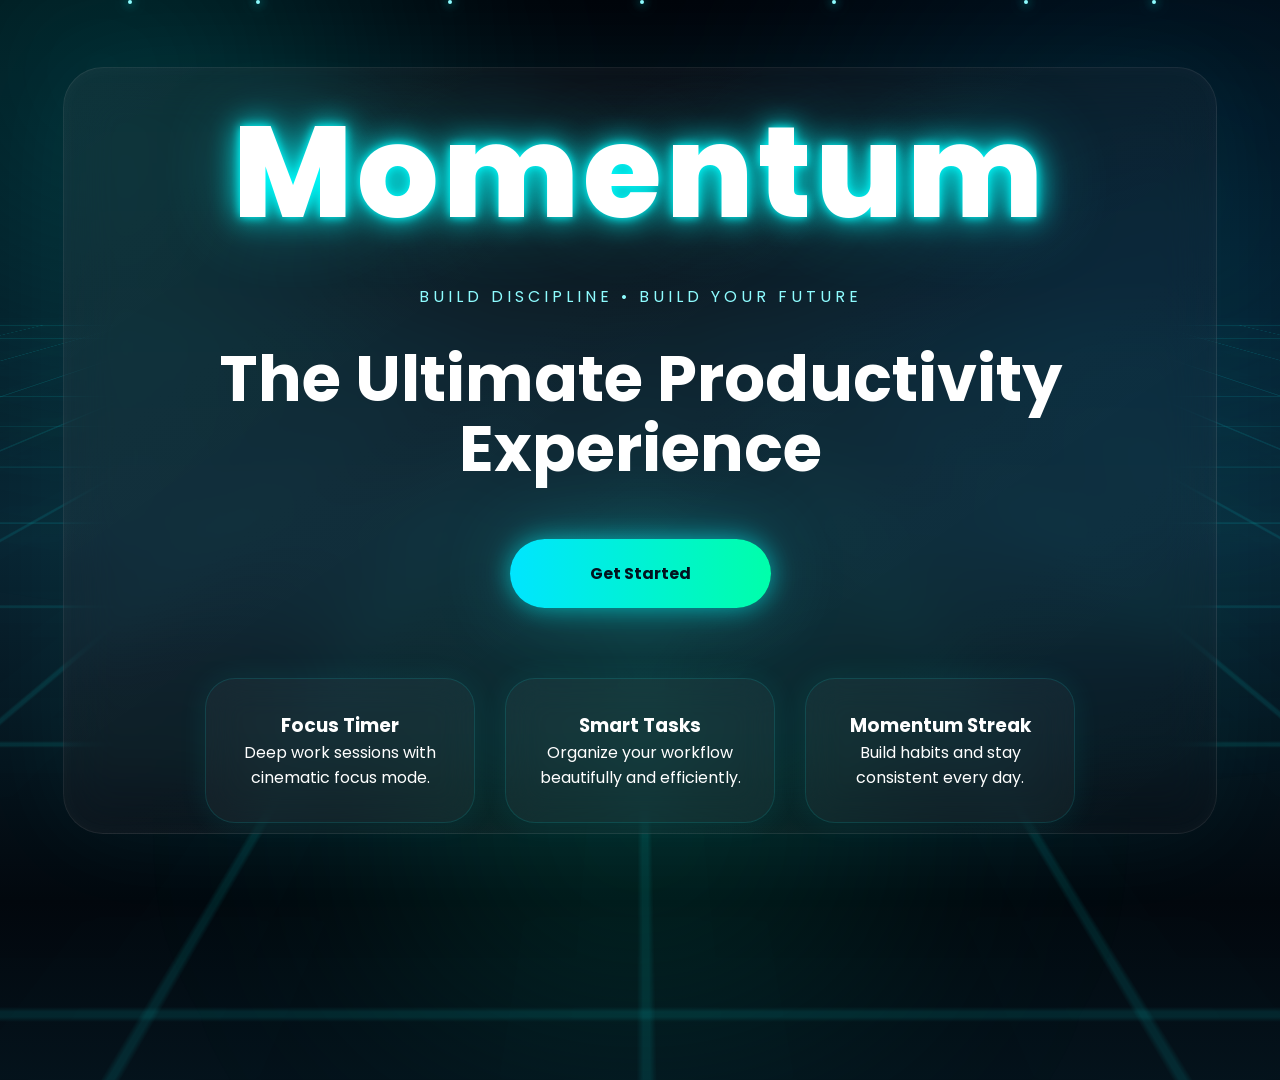
==== index.html @ 40db5a04 "update" ====
<!DOCTYPE html>
<html lang="pt-BR">

<head>

  <meta charset="UTF-8">

  <meta name="viewport"
        content="width=device-width, initial-scale=1.0">

  <title>Momentum</title>

  <!-- GOOGLE FONT -->

  <link rel="preconnect"
        href="https://fonts.googleapis.com">

  <link rel="preconnect"
        href="https://fonts.gstatic.com"
        crossorigin>

  <link href="https://fonts.googleapis.com/css2?family=Poppins:wght@300;400;500;600;700;800&display=swap"
        rel="stylesheet">

  <!-- CSS -->

  <link rel="stylesheet" href="style.css">

</head>
<body>



<body>


  <div class="fireflies">

    <span></span>
    <span></span>
    <span></span>
    <span></span>
    <span></span>
    <span></span>
    <span></span>
    <span></span>
    <span></span>
    <span></span>
    <span></span>
    <span></span>
  </div>


  <!-- FLOATING ORBS -->

  <div class="orb orb1"></div>

  <div class="orb orb2"></div>

  <div class="orb orb3"></div>


  <!-- PARTICLES -->

  <div class="particles">

    <span style="left:10%; animation-duration:12s;"></span>

    <span style="left:20%; animation-duration:18s;"></span>

    <span style="left:35%; animation-duration:14s;"></span>

    <span style="left:50%; animation-duration:20s;"></span>

    <span style="left:65%; animation-duration:16s;"></span>

    <span style="left:80%; animation-duration:22s;"></span>

    <span style="left:90%; animation-duration:15s;"></span>

  </div>


  <!-- HERO PAGE -->
  <div class="hero" id="hero">
    
  <div class="grid-overlay"></div>

    <h1 class="logo">
      Momentum
    </h1>

    <p class="caption">
      BUILD DISCIPLINE • BUILD YOUR FUTURE
    </p>

    <h2 class="main-text">
      The Ultimate Productivity Experience
    </h2>

    <!-- BUTTON -->

    <button class="start-btn"
            id="getStarted">

      Get Started

    </button>


    <!-- FEATURES -->

    <div class="features">

      <div class="feature-card">

        <h3>Focus Timer</h3>

        <p>
          Deep work sessions with cinematic focus mode.
        </p>

      </div>


      <div class="feature-card">

        <h3>Smart Tasks</h3>

        <p>
          Organize your workflow beautifully and efficiently.
        </p>

      </div>


      <div class="feature-card">

        <h3>Momentum Streak</h3>

        <p>
          Build habits and stay consistent every day.
        </p>

      </div>

    </div>

  </div>



  <!-- DASHBOARD -->

  <div class="dashboard"
       id="dashboard">



    <h1>
      Welcome 🚀
    </h1>



    <div class="dashboard-boxes">



      <!-- TO DO LIST -->

      <div class="feature-card"
            id="todoCard">

        <h2>To-Do List</h2>

        <p>
          Plan your day and complete tasks efficiently.
        </p>

      </div>



      <!-- POMODORO -->

<div class="feature-card" id="pomodoro-card">
    <h2>🍅 Pomodoro Timer</h2>
    <p>Stay focused using deep work sessions.</p>
</div>




</div>


      <!-- STREAK -->

      <div class="feature-card">

        <h2>Daily Streak</h2>

        <p>
          Keep your productivity streak alive 
        </p>

      </div>


      <!-- NOTES -->

      <div class="feature-card">

        <h2>Quick Notes</h2>

        <p>
          Save important ideas instantly.
        </p>

      </div>



      <!-- GOALS -->

      <div class="feature-card">

        <h2>Goals</h2>

        <p>
          Track your long-term growth journey.
        </p>

      </div>



      <!-- ANALYTICS -->

      <div class="feature-card" id="analyticsCard"></div>

        <h2>Analytics</h2>

        <p>
          Visualize your productivity progress beautifully.
        </p>

      </div>

    </div>

  </div>

<!---TODO PAGE-->

<div class="todo-page"
      id="todoPage">
    <div class="motivation-box">
      <h1 class="motivation-title">
        LOCK IN
      </h1>

      <p class="motivation-text"
      style="color:#b8f3ff; text-shadow:0 0 15px #59e1ff; opacity:1;">
        Small steps every day create unstoppable momentum.
      </p>

    </div>

<!--TO DO CONTENT-->
<div class="todo-content">

    <h2 style="
      color:#b8f3ff;
      text-shadow:0 0 18px #59e1ff;
      font-size:2.4rem;
      letter-spacing:1px;
      ">
      Your Task
    </h2>


    <input type="text" id="taskInput"
    placeholder="Enter a task...">

    <button id="addTaskBtn">Add Task</button>

    <ul id="taskList"></ul>

  </div>

</div>



<!-- POMODORO PAGE -->

<div class="pomodoro-page" id="pomodoroPage">

    <div class="pomodoro-container">

        <h1>🍅 Pomodoro Timer</h1>

        <div id="timer">25:00</div>

        <div class="mode-buttons">

            <button id="workBtn">Work</button>

            <button id="shortBtn">Short Break</button>

            <button id="longBtn">Long Break</button>

        </div>

        <div class="control-buttons">

            <button id="startBtn">▶ Start</button>

            <button id="pauseBtn">⏸ Pause</button>

            <button id="resetBtn">🔄 Reset</button>

        </div>

    </div>

</div>




</div>




  <!-- FLASH EFFECT -->

 <div class="flash" id="flash"></div>

<script src="script.js"></script>

</body>
</html>



  <!-- JAVASCRIPT -->
<script>
  console.log("JS WORKING");

// ==========================
// HOME PAGE
// ==========================

const btn = document.getElementById("getStarted");
const hero = document.getElementById("hero");
const dashboard = document.getElementById("dashboard");
const flash = document.getElementById("flash");

const todoCard = document.getElementById("todoCard");
const todoPage = document.getElementById("todoPage");

const pomodoroCard = document.getElementById("pomodoro-card");
const pomodoroPage = document.getElementById("pomodoroPage");



pomodoroCard.addEventListener("click", () => {
    dashboard.style.display = "none";
    pomodoroPage.classList.add("show");
});




// Get Started
btn.addEventListener("click", () => {

    flash.classList.add("active");
    hero.classList.add("hide");

    setTimeout(() => {
        hero.style.display = "none";
        dashboard.classList.add("show");
    }, 1000);

});

// Todo Page
todoCard.addEventListener("click", () => {

    dashboard.style.display = "none";
    todoPage.classList.add("show");

});



// ==========================
// TODO LIST
// ==========================

const taskInput = document.getElementById("taskInput");
const addTaskBtn = document.getElementById("addTaskBtn");
const taskList = document.getElementById("taskList");

// Load Tasks
window.onload = function () {

    let tasks = JSON.parse(localStorage.getItem("tasks")) || [];

    tasks.forEach(task => {
        createTask(task);
    });

};

// Add Task
addTaskBtn.addEventListener("click", function () {

    const taskText = taskInput.value.trim();

    if (taskText === "") return;

    createTask(taskText);
    saveTask(taskText);

    taskInput.value = "";

});

// Create Task
function createTask(taskText) {

    const li = document.createElement("li");

    const taskSpan = document.createElement("span");
    taskSpan.textContent = taskText;

    li.appendChild(taskSpan);

    // Complete Button
    const completeBtn = document.createElement("button");
    completeBtn.textContent = "Complete";

    completeBtn.onclick = function () {

        taskSpan.classList.toggle("completed");

        completeBtn.classList.remove("complete-flash");
        void completeBtn.offsetWidth;
        completeBtn.classList.add("complete-flash");

    };

    // Delete Button
    const deleteBtn = document.createElement("button");
    deleteBtn.textContent = "Delete";

    deleteBtn.onclick = function () {

        li.remove();
        removeTask(taskText);

    };

    li.appendChild(completeBtn);
    li.appendChild(deleteBtn);

    taskList.appendChild(li);

}

// Save Task
function saveTask(task) {

    let tasks = JSON.parse(localStorage.getItem("tasks")) || [];

    tasks.push(task);

    localStorage.setItem("tasks", JSON.stringify(tasks));

}

// Remove Task
// Remove Task
function removeTask(taskText) {

    let tasks = JSON.parse(localStorage.getItem("tasks")) || [];

    tasks = tasks.filter(task => task !== taskText);

    localStorage.setItem("tasks", JSON.stringify(tasks));

}

// ==========================
// POMODORO TIMER
// ==========================

let minutes = 25;
let seconds = 0;
let timer = null;
let running = false;

const timerDisplay = document.getElementById("timer");

function updateTimer() {
    timerDisplay.textContent =
        String(minutes).padStart(2, "0") +
        ":" +
        String(seconds).padStart(2, "0");
}

updateTimer();

document.getElementById("startBtn").addEventListener("click", () => {

    if (running) return;

    running = true;

    timer = setInterval(() => {

        if (seconds === 0) {

            if (minutes === 0) {

                clearInterval(timer);
                running = false;
                alert("🎉 Session Complete!");
                return;

            }

            minutes--;
            seconds = 59;

        } else {

            seconds--;

        }

        updateTimer();

    }, 1000);

});

document.getElementById("pauseBtn").addEventListener("click", () => {

    clearInterval(timer);
    running = false;

});

document.getElementById("resetBtn").addEventListener("click", () => {

    clearInterval(timer);
    running = false;

    minutes = 25;
    seconds = 0;

    updateTimer();

});

document.getElementById("workBtn").addEventListener("click", () => {

    clearInterval(timer);
    running = false;

    minutes = 25;
    seconds = 0;

    updateTimer();

});

document.getElementById("shortBtn").addEventListener("click", () => {

    clearInterval(timer);
    running = false;

    minutes = 5;
    seconds = 0;

    updateTimer();

});

document.getElementById("longBtn").addEventListener("click", () => {

    clearInterval(timer);
    running = false;

    minutes = 15;
    seconds = 0;

    updateTimer();

});

</script>
---- style.css ----
*{
  margin:0;
  padding:0;
  box-sizing:border-box;
  font-family:'Poppins',sans-serif;
}



/* =========================================
   BODY
========================================= */

body{

  min-height:100vh;

  overflow:hidden;

  position:relative;

  background:
    linear-gradient(
      180deg,
      #02040a 0%,
      #061520 35%,
      #0a2230 60%,
      #02050b 100%
    );
}



/* =========================================
   CYBER GRID
========================================= */

.grid-overlay{

  position:fixed;

  top:0;
  left:0;

  width:100%;
  height:100%;

  background:

    linear-gradient(
      rgba(0,255,255,0.14) 2px,
      transparent 2px
    ),

    linear-gradient(
      90deg,
      rgba(0,255,255,0.14) 2px,
      transparent 2px
    );

  background-size:80px 80px;

  transform:

    perspective(1000px)

    rotateX(75deg)

    scale(2);

  transform-origin:center;

  animation:
    gridMove 8s linear infinite;

  opacity:0.7;

  z-index:-5;

  filter:

    drop-shadow(0 0 12px cyan)

    drop-shadow(0 0 35px #00ffee);
}



/* =========================================
   AURA GLOW
========================================= */

body::before{

  content:"";

  position:absolute;

  inset:-20%;

  background:

    radial-gradient(
      circle at 20% 20%,
      rgba(0,255,255,0.18),
      transparent 25%
    ),

    radial-gradient(
      circle at 80% 30%,
      rgba(0,170,255,0.14),
      transparent 30%
    ),

    radial-gradient(
      circle at 50% 80%,
      rgba(0,255,180,0.12),
      transparent 30%
    );

  filter:blur(90px);

  animation:
    auraMove 10s ease infinite alternate;

  z-index:-4;
}



/* =========================================
   FLOATING PARTICLES
========================================= */

.particles{

  position:fixed;

  inset:0;

  overflow:hidden;

  z-index:-3;
}



.particles span{

  position:absolute;

  width:4px;
  height:4px;

  border-radius:50%;

  background:#8efcff;

  box-shadow:

    0 0 10px cyan,

    0 0 25px cyan,

    0 0 60px #00ffee;

  animation:
    particlesFloat linear infinite;
}



/* =========================================
   FLOATING CIRCLES
========================================= */

.circle{

  position:absolute;

  border-radius:50%;

  background:
    rgba(0,255,255,0.12);

  box-shadow:

    0 0 25px rgba(0,255,255,0.5),

    0 0 60px rgba(0,255,255,0.25);

  animation:
    circleFloat linear infinite;
}



/* =========================================
   FLOATING SQUARES
========================================= */

.square{

  position:absolute;

  background:
    rgba(0,255,255,0.08);

  border:
    1px solid rgba(0,255,255,0.22);

  backdrop-filter:blur(10px);

  box-shadow:

    0 0 35px rgba(0,255,255,0.15);

  animation:
    squareFloat linear infinite;
}



/* =========================================
   HERO SECTION
========================================= */

.hero{

  min-height:100vh;

  display:flex;

  flex-direction:column;

  justify-content:center;
  align-items:center;

  text-align:center;

  position:relative;

  z-index:10;

  padding:40px;
}



/* =========================================
   GLASS PANEL
========================================= */

.hero::before{

  content:"";

  position:absolute;

  width:90%;
  height:85%;

  border-radius:40px;

  background:

    linear-gradient(
      145deg,
      rgba(255,255,255,0.05),
      rgba(255,255,255,0.02)
    );

  border:
    1px solid rgba(255,255,255,0.08);

  backdrop-filter:blur(25px);

  box-shadow:

    inset 0 0 20px rgba(255,255,255,0.03),

    0 0 100px rgba(0,255,255,0.06);

  z-index:-1;
}



/* =========================================
   MOMENTUM LOGO
========================================= */

.logo{

  font-size:8rem;

  font-weight:800;

  letter-spacing:4px;

  color:white;

  text-shadow:

    0 0 10px cyan,

    0 0 30px cyan,

    0 0 80px rgba(0,255,255,0.4);

  animation:
    logoFloat 5s ease-in-out infinite;
}



/* =========================================
   CAPTION
========================================= */

.caption{

  margin-top:15px;

  color:#8efcff;

  letter-spacing:4px;

  font-size:1rem;
}



/* =========================================
   MAIN TEXT
========================================= */

.main-text{

  margin-top:35px;

  color:white;

  font-size:4rem;

  max-width:900px;

  line-height:1.1;

  animation:
    textFloat 5s ease-in-out infinite;
}



/* =========================================
   BUTTON
========================================= */

.start-btn{

  margin-top:55px;

  padding:22px 80px;

  border:none;

  border-radius:80px;

  background:

    linear-gradient(
      90deg,
      #00e5ff,
      #00ffaa
    );

  color:#02131f;

  font-size:1rem;

  font-weight:700;

  cursor:pointer;

  transition:0.45s;

  position:relative;

  overflow:hidden;

  box-shadow:

    0 0 25px rgba(0,255,255,0.55),

    0 0 80px rgba(0,255,255,0.25);
}



/* BUTTON HOVER */

.start-btn:hover{

  transform:
    scale(1.08)
    translateY(-5px);

  box-shadow:

    0 0 45px rgba(0,255,255,0.9),

    0 0 120px rgba(0,255,255,0.45);
}



/* =========================================
   FEATURES
========================================= */

.features{

  display:flex;

  gap:30px;

  margin-top:70px;

  flex-wrap:wrap;

  justify-content:center;
}



/* =========================================
   FEATURE CARDS
========================================= */

.feature-card{

  width:270px;

  padding:32px;

  border-radius:30px;

  background:
    rgba(255,255,255,0.04);

  border:
    1px solid rgba(0,255,255,0.12);

  backdrop-filter:blur(18px);

  color:white;

  transition:0.5s;

  box-shadow:

    0 0 30px rgba(0,255,255,0.08);

  animation:
    cardFloat 5s ease-in-out infinite;
}



/* CARD HOVER */

.feature-card:hover{

  transform:

    translateY(-15px)

    scale(1.05);

  box-shadow:

    0 0 50px rgba(0,255,255,0.25),

    0 0 120px rgba(0,255,255,0.15);
}



/* =========================================
   DASHBOARD
========================================= */

.dashboard{

  display:none;

  min-height:100vh;

  padding:80px;

  color:white;

  z-index:20;
}



/* =========================================
   ANIMATIONS
========================================= */

@keyframes gridMove{

  from{

    background-position:
      0px 0px,
      0px 0px;

  }

  to{

    background-position:
      0px 140px,
      140px 0px;

  }
}



@keyframes auraMove{

  0%{

    transform:
      scale(1)
      translate(0px,0px);

  }

  100%{

    transform:
      scale(1.15)
      translate(50px,-30px);

  }
}



@keyframes particlesFloat{

  from{

    transform:
      translateY(110vh);

    opacity:0;

  }

  10%{
    opacity:1;
  }

  100%{

    transform:
      translateY(-120vh)
      translateX(120px);

    opacity:0;

  }
}



@keyframes circleFloat{

  from{

    transform:
      translateY(100vh)
      scale(0.7);

  }

  to{

    transform:
      translateY(-120vh)
      scale(1.3);

  }
}



@keyframes squareFloat{

  from{

    transform:
      translateY(100vh)
      rotate(0deg);

  }

  to{

    transform:
      translateY(-120vh)
      rotate(360deg);

  }
}



@keyframes logoFloat{

  0%{
    transform:translateY(0px);
  }

  50%{
    transform:translateY(-12px);
  }

  100%{
    transform:translateY(0px);
  }
}



@keyframes textFloat{

  0%{
    transform:translateY(0px);
  }

  50%{
    transform:translateY(-8px);
  }

  100%{
    transform:translateY(0px);
  }
}



@keyframes cardFloat{

  0%{
    transform:translateY(0px);
  }

  50%{
    transform:translateY(-10px);
  }

  100%{
    transform:translateY(0px);
  }
}



/* =========================================
   MOBILE
========================================= */

@media(max-width:768px){

  .logo{
    font-size:4.5rem;
  }

  .main-text{
    font-size:2.3rem;
  }

  .features{
    flex-direction:column;
    align-items:center;
  }

}

.dashboard.show{

  display:flex;
  flex-direction:column;
  justify-content:center;
  gap:40px;
  animation:
    dashboardEnter 1.2s ease forwards;
}

.dashboard-boxes{
  display:flex;
  flex-wrap:wrap;
  gap:30px;
  justify-content:center;
  margin-top:40px;
}

.hero.hide{
  animation:
    heroExit 1s ease forwards;
}

.flash{
  position:fixed;
  inset:0;
  background:white;
  opacity:0;
  pointer-events:none;
  z-index:9999;
}

.flash.active{
  animation:
    flashAnim 0.8s ease;
}

@keyframes heroExit{
  0%{
    opacity:1;
    transform:
      scale(1);

    filter:blur(0px);
  }

  100%{
    opacity:0;
    transform:
      scale(1.15);
    filter:blur(15px);
  }
}

@keyframes dashboardEnter{
  from{
    opacity:0;

    transform:
      translateY(80px)
      scale(1.05);

    filter:blur(15px);
  }

  to{
    opacity:1;

    transform:
      translateY(0px)
      scale(1);

    filter:blur(0px);
  }
}

@keyframes flashAnim{

  0%{
    opacity:0;
  }

  20%{
    opacity:0.18;
  }
  100%{
    opacity:0;
  }
}



.todo-page{
  
  position:fixed;

  inset:0;

  background:
  rgba(2, 4, 10, 0.82);

  display:none;

  flex-direction:column;

  justify-content:center;
  align-items:center;

  z-index:999;

  overflow:hidden;
}

/*SHOWTODO*/

.todo-page.show{
  display:flex;

  animation:
    todoReveal 1.2s ease forwards;
}

.motivation-box{

  text-align:center;

  animation:
    motivationnter2s ease;
}

.motivation-title{

  font-size:6rem;
  color:white;
  text-shadow:
    0 0 20px syan,
    0 0 60px cyan;

  animation:
    glowPulse 2s infinite;
}

.motivatioin-text{
  margin-top:20px;

  font-size:1.2rem;

  color:#dffcff !important;

  opacity:0.95 !important;

  letter-spacing:2px;

  text-shadow:
    0 0 10px rgba(0,255,255,255,0.3);
    
}

.todo-content{
  margin-top:80px;

  display:flex;

  flex-direction: column;

  gap:20px;

  align-items:center;
}

.todo-content input{
  width:320px;

  padding:18px;

  border:none;

  border-radius:18px;

  background:
   rgba(255,255,225,0.06);

  border:
    1px solid rgba(158, 184, 184, 0.842);

  color:white !important;

  outline:none;

  backdrop-filter:blur(50px);
}

.todo-content button{
  padding:16px 50px;

  border:none;

  border-radius:50px;

  background:
    linear-gradient(
      90deg,
      #00e5ff,
      #00ffaa
    );
  font-weight:700;

  cursor:pointer;
}

@keyframes todoReveal{
  from{
    opacity:0;

    transform:
      scale(1.1);
  }
  
  to{
    opacity:1;

    transform:
      scale(1);
  }
}

@keyframes motivationEnter{
  from{
    opacity:0;

    transform:
      translateY(60px);
  }
}

@keyframes glowPulse{

  0%{
    text-shadow:
      0 0 20px cyan,
      0 0 60px cyan;
  }

  50%{
    text-shadow:
      0 0 35px cyan,
      0 0 120px cyan;
  }

  100%{
    text-shadow:
      0 0 20px cyan,
      0 0 60px cyan;
  }
}



.fireflies{
  position:fixed;
  inset:0;
  overflow: hidden;
  pointer-events:none;
  z-index:-2;
}

.fireflies span{
  position:absolute;
  border-radius:50%;
  background:#8fffe1;

  box-shadow:
    0 0 6px #8fffe1,
    0 0 12px #8fffe1,
    0 0 20px #8fffe1;

  animation: float infinite ease-in-out alternate;

}

.fireflies.small{
  width:2px;
  height:2px;
  opacity:0.5;
}

.firfiles.medium{
  width:4px;
  height:4px;
  opacity:0.7;
}

.fireflies.big{
  width:7px;
  height:7px;
  opacity:1;
}

.fireflies span:nth-child(1){
  top:10%;
  left:15%;
  animation-duration:12s;
}

.fireflies span:nth-child(2){
  top:30%;
  left:70%;
  animation-duration:18s;
}

.fireflies span:nth-child(3){
  top:80%;
  left:20%;
  animation-duration:10s;
}

.fireflies span:nth-child(4){
  top:60%;
  left:40%;
  animation-duration:16s;
}

.fireflies span:nth-child(5){
  top:75%;
  left:85%;
  animation-duration:20s;
}
.firefiles span:nth-child(6){
  top:75%;
  left:65%;
  animation-duration:13s;
}
.firefiles span:nth-child(7){
  top:45%;
  left:10%;
  animation-duration: 17s;
}
.firefles span:nth-child(8){
  top:90%;
  left:50%;
  animation-duration: 11s;
}
.firefles span:nth-child(9){
  top:15%;
  left:55%;
  animation-duration: 22s;
}
.fireflies span:nth-child(10){
  top:55;
  left:80%;
  animation-duration:19s;
}
.fireflies span:nth-child(11){
  top:35%;
  left:25;
  animation-duration: 14s;
}
.fireflies span:nth-child(12){
  top:70%;
  left:90%;
  animation-duration: 19s;
}


@keyframes float{

    0%{
      transform:
      translateY(0px)
      translateY(0px);
    }

    50%{
      transform: 
      translateY(-40px)
      translateY(20px);
    }

    100%{
      transform:
      translateY(30px)
      translateY(-15px);
    }
}

#taskList{
  margin-top:25px;
  list-style:none;
  display:flex;
  flex-direction:column;
  gap:15px;
}

#taskList li{
  padding:18px 25px;
  min-width:320px;
  border-radius:18px;
  background:
    rgba(255,255,255,0.08);
  color:white;

  backdrop-filter:blur(15px);

  border:
    1px solid rgba(0,255,255,0.08);
  
  animation:
    taskEnter 0.5s ease;


}


@keyframes taskEnter{
  from{
    opacity:0;

    transform:
      translateY(20px)
      scale(0.9);
  }

  to{

    opacity:1;

    transform:
      translateY(0px)
      scale(1);

  }
}


#taskList li button{

  pointer-events:auto;

  cursor:pointer;

  z-index:1000;

  position:relative;

}

#taskList li{

  display:flex;

  justify-content:space-between;

  gap:10px;


}



.completed{
  text-decoration: line-through;
  color: #59e1ff;
  text-shadow:
    0 0 10px #59e1ff,
    0 0 20px #59e1ff;
  transition: all 0.4s ease;

}

.complete-flash{
  animation:completeFlash 0.8s ease;
}

@keyframes completeFlash{

  0%{
    transform: scale(1);
  }

  50%{
    transform: scale(1.25);
    background: #00ffd5;
  }

  100%{
    transform: scale(1);
  }
  





}
  .pomodoro-page{
    display:none;
}

.pomodoro-page.show{
    display:flex;
}


.pomodoro-page{

    display:none;

    justify-content:center;
    align-items:center;

    min-height:100vh;

}

.pomodoro-page.show{

    display:flex;

}

.pomodoro-container{

    text-align:center;

    color:white;

}

#timer{
    font-size:90px;
    font-weight:bold;
    color:white;
    transition:0.4s ease;
}

#timer.running{
    color:#00ff88;

    text-shadow:
        0 0 10px #00ff88,
        0 0 25px #00ff88,
        0 0 50px #00ff88;

    animation:pulse 1s infinite alternate;
}

@keyframes pulse{

    from{
        transform:scale(1);
    }

    to{
        transform:scale(1.06);
    }

}

@keyframes pulse{

from{
transform:scale(1);
}

to{
transform:scale(1.06);
}

}

.mode-buttons,
.control-buttons{

    display:flex;

    gap:15px;

    justify-content:center;

    margin-top:20px;

}

.mode-buttons button,
.control-buttons button{

    padding:12px 22px;

    border:none;

    border-radius:12px;

    cursor:pointer;

}

button{

padding:14px 25px;
border:none;
border-radius:15px;

background:rgba(255,255,255,.08);

color:white;

backdrop-filter:blur(15px);

transition:.3s;

cursor:pointer;

}

button:hover{

transform:translateY(-4px);

box-shadow:0 0 20px cyan;

background:#00e1ff;

color:black;

}

.pomodoro-container{

animation:float 5s ease-in-out infinite;

}

@keyframes float{

0%,100%{
transform:translateY(0px);
}

50%{
transform:translateY(-10px);
}

}
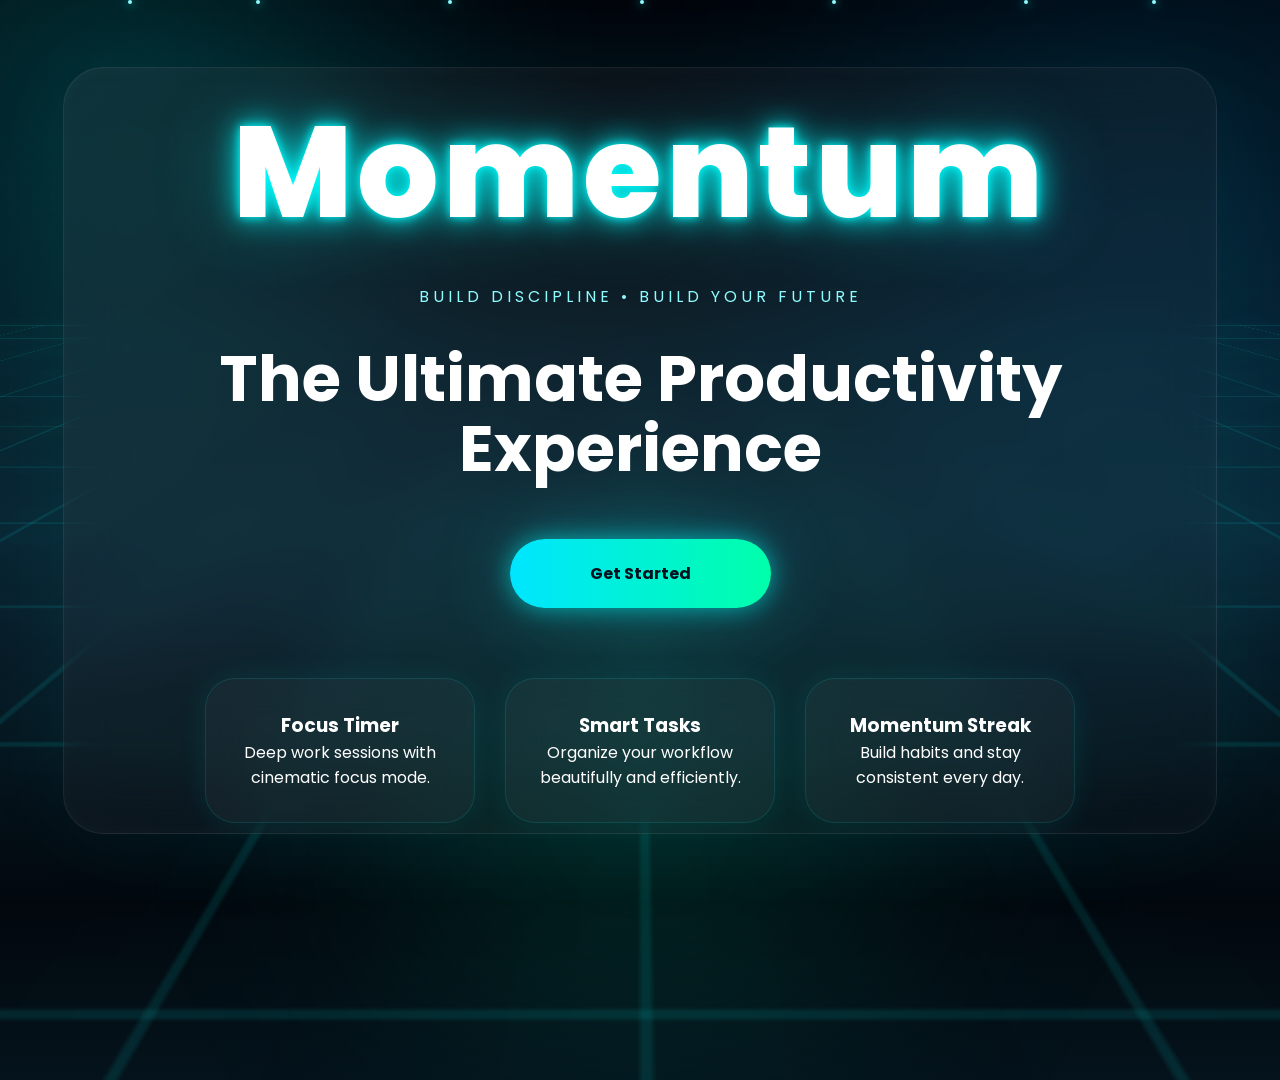
==== commit e79f6b49: "update" ====
--- a/index.html
+++ b/index.html
@@ -187,6 +187,7 @@
 <div class="feature-card" id="pomodoro-card">
     <h2>🍅 Pomodoro Timer</h2>
     <p>Stay focused using deep work sessions.</p>
+
 </div>
 
 
@@ -197,57 +198,29 @@
 
       <!-- STREAK -->
 
-      <div class="feature-card">
-
-        <h2>Daily Streak</h2>
-
-        <p>
-          Keep your productivity streak alive 
-        </p>
-
-      </div>
-
-
-      <!-- NOTES -->
-
-      <div class="feature-card">
-
-        <h2>Quick Notes</h2>
-
-        <p>
-          Save important ideas instantly.
-        </p>
-
-      </div>
-
-
-
-      <!-- GOALS -->
-
-      <div class="feature-card">
-
-        <h2>Goals</h2>
-
-        <p>
-          Track your long-term growth journey.
-        </p>
-
-      </div>
-
-
-
-      <!-- ANALYTICS -->
-
-      <div class="feature-card" id="analyticsCard"></div>
-
-        <h2>Analytics</h2>
-
-        <p>
-          Visualize your productivity progress beautifully.
-        </p>
-
-      </div>
-
+<div class="feature-card" id="streakCard">
+
+    <h2>🔥 Daily Streak</h2>
+
+    <p>
+        Keep your productivity streak alive.
+    </p>
+
+</div>
+
+
+      
+   <!---Analytics-->
+
+      <div class="feature-card" id="analyticsCard">
+
+    <h2>Analytics</h2>
+
+    <p>
+        Visualize your productivity progress beautifully.
+    </p>
+
+</div>
     </div>
 
   </div>
@@ -304,7 +277,14 @@
 
         <div id="timer">25:00</div>
 
-        <div class="mode-buttons">
+<!-- Progress Bar -->
+<div class="progress-bar">
+    <div class="progress" id="progress"></div>
+</div>
+
+<div class="mode-buttons">
+
+</div>
 
             <button id="workBtn">Work</button>
 
@@ -323,6 +303,29 @@
             <button id="resetBtn">🔄 Reset</button>
 
         </div>
+
+    </div>
+
+</div>
+
+
+
+
+<!-- DAILY STREAK PAGE -->
+
+<div class="streak-page" id="streakPage">
+
+    <div class="streak-container">
+
+        <h1>🔥 Daily Streak</h1>
+
+        <h2 id="streakCount">0 Days</h2>
+
+        <p>Stay consistent and don't break your streak!</p>
+
+        <button id="checkInBtn">✅ Check In Today</button>
+
+        <button id="backFromStreak">⬅ Back</button>
 
     </div>
 
@@ -366,6 +369,9 @@
 const pomodoroCard = document.getElementById("pomodoro-card");
 const pomodoroPage = document.getElementById("pomodoroPage");
 
+const streakCard = document.getElementById("streakCard");
+const streakPage = document.getElementById("streakPage");
+
 
 
 pomodoroCard.addEventListener("click", () => {
@@ -373,6 +379,11 @@
     pomodoroPage.classList.add("show");
 });
 
+
+streakCard.addEventListener("click", () => {
+    dashboard.style.display = "none";
+    streakPage.classList.add("show");
+});
 
 
 
@@ -508,11 +519,22 @@
 
 const timerDisplay = document.getElementById("timer");
 
+const progress = document.getElementById("progress");
+let totalSeconds = 25 * 60;
+
 function updateTimer() {
+
     timerDisplay.textContent =
         String(minutes).padStart(2, "0") +
         ":" +
         String(seconds).padStart(2, "0");
+
+    let remaining = minutes * 60 + seconds;
+
+    let percent = (remaining / totalSeconds) * 100;
+
+    progress.style.width = percent + "%";
+
 }
 
 updateTimer();
@@ -566,7 +588,7 @@
     minutes = 25;
     seconds = 0;
 
-    updateTimer();
+updateTimer();
 
 });
 
@@ -577,6 +599,8 @@
 
     minutes = 25;
     seconds = 0;
+    totalSeconds = 25 * 60;
+
 
     updateTimer();
 
@@ -589,6 +613,8 @@
 
     minutes = 5;
     seconds = 0;
+    totalSeconds = 5 * 60;
+
 
     updateTimer();
 
@@ -601,8 +627,9 @@
 
     minutes = 15;
     seconds = 0;
-
-    updateTimer();
+    totalSeconds = 15 * 60;
+
+updateTimer();
 
 });
 
--- a/style.css
+++ b/style.css
@@ -1336,4 +1336,59 @@
 transform:translateY(-10px);
 }
 
+}
+
+
+.progress-bar{
+    width:400px;
+    height:12px;
+    background:#2b2b2b;
+    border-radius:20px;
+    overflow:hidden;
+    margin:25px auto;
+}
+
+.progress{
+    width:100%;
+    height:100%;
+    background:linear-gradient(90deg,#00eaff,#00ff88);
+    transition:width 1s linear;
+    border-radius:20px;
+}
+
+
+.streak-page{
+
+    display:none;
+
+    justify-content:center;
+    align-items:center;
+
+    min-height:100vh;
+
+}
+
+.streak-page.show{
+
+    display:flex;
+
+}
+
+.streak-container{
+
+    text-align:center;
+    color:white;
+
+}
+
+#streakCount{
+
+    font-size:80px;
+
+    color:#ffb300;
+
+    text-shadow:0 0 20px orange;
+
+    margin:20px 0;
+
 }
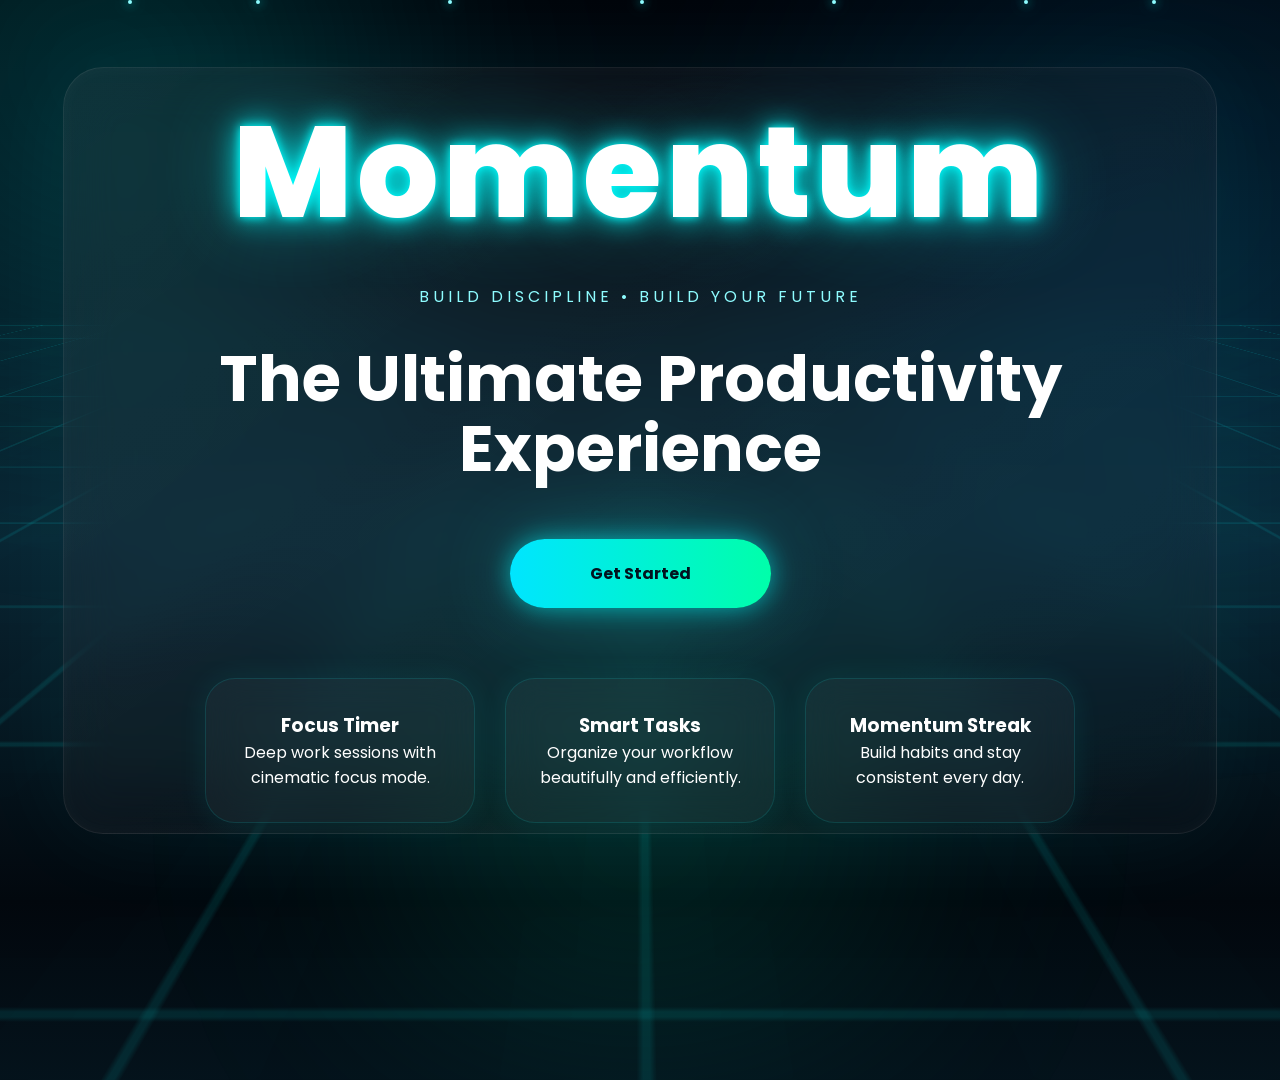
==== commit 9d0238a5: "update" ====
--- a/index.html
+++ b/index.html
@@ -29,9 +29,6 @@
 </head>
 <body>
 
-
-
-<body>
 
 
   <div class="fireflies">
@@ -193,8 +190,6 @@
 
 
 
-</div>
-
 
       <!-- STREAK -->
 
@@ -208,22 +203,21 @@
 
 </div>
 
+<!--Analytics-->
 
       
-   <!---Analytics-->
-
-      <div class="feature-card" id="analyticsCard">
-
-    <h2>Analytics</h2>
+  <div class="feature-card" id="analyticsCard">
+
+    <h2>📊 Analytics</h2>
 
     <p>
         Visualize your productivity progress beautifully.
     </p>
 
 </div>
-    </div>
-
-  </div>
+
+</div> <!-- dashboard-boxes -->
+</div> <!-- dashboard -->
 
 <!---TODO PAGE-->
 
@@ -269,72 +263,134 @@
 
 <!-- POMODORO PAGE -->
 
+<!-- POMODORO PAGE -->
+
 <div class="pomodoro-page" id="pomodoroPage">
 
     <div class="pomodoro-container">
 
-        <h1>🍅 Pomodoro Timer</h1>
-
-        <div id="timer">25:00</div>
-
-<!-- Progress Bar -->
-<div class="progress-bar">
-    <div class="progress" id="progress"></div>
+        <h1 class="pomodoro-title">🍅 Focus Session</h1>
+
+        <p class="pomodoro-subtitle">
+            Deep work. Zero distractions.
+        </p>
+
+        <div class="timer-card">
+
+            <div id="timer">25:00</div>
+
+            <div class="progress-ring">
+                <div class="progress" id="progress"></div>
+            </div>
+
+        </div>
+
+        <div class="mode-buttons">
+
+            <button id="workBtn" class="mode active">
+                💼 Work
+            </button>
+
+            <button id="shortBtn" class="mode">
+                ☕ Short
+            </button>
+
+            <button id="longBtn" class="mode">
+                🌙 Long
+            </button>
+
+        </div>
+
+        <div class="control-buttons">
+
+            <button id="startBtn" class="glass-btn">
+                ▶ Start
+            </button>
+
+            <button id="pauseBtn" class="glass-btn">
+                ⏸ Pause
+            </button>
+
+            <button id="resetBtn" class="glass-btn">
+                ↻ Reset
+            </button>
+
+        </div>
+
+        <div class="session-info">
+
+            <div class="info-card">
+                <h3 id="todaySessions">0</h3>
+                <span>Sessions</span>
+            </div>
+
+            <div class="info-card">
+                <h3 id="focusTime">0m</h3>
+                <span>Focus Time</span>
+            </div>
+
+        </div>
+
+        <button id="backFromPomodoro" class="back-btn">
+            ← Back
+        </button>
+
+    </div>
+
 </div>
 
-<div class="mode-buttons">
+
+
+
+<!-- DAILY STREAK PAGE -->
+
+<div class="streak-page" id="streakPage">
+
+    <div class="streak-container">
+
+        <h1>🔥 Daily Streak</h1>
+
+        <h2 id="streakCount">0 Days</h2>
+
+        <p>Stay consistent and don't break your streak!</p>
+
+        <button id="checkInBtn">✅ Check In Today</button>
+
+        <button id="backFromStreak">⬅ Back</button>
+
+    </div>
 
 </div>
 
-            <button id="workBtn">Work</button>
-
-            <button id="shortBtn">Short Break</button>
-
-            <button id="longBtn">Long Break</button>
+
+
+<!-- ANALYTICS PAGE -->
+
+<div class="analytics-page" id="analyticsPage">
+
+    <div class="analytics-container">
+
+        <h1>📊 Analytics</h1>
+
+        <div class="stats-box">
+
+            <h2>Today's Stats</h2>
+
+            <p>✅ Tasks Completed: <span id="tasksCompleted">0</span></p>
+
+            <p>🍅 Pomodoro Sessions: <span id="pomodoroCompleted">0</span></p>
+
+            <p>🔥 Current Streak: <span id="analyticsStreak">0</span></p>
 
         </div>
 
-        <div class="control-buttons">
-
-            <button id="startBtn">▶ Start</button>
-
-            <button id="pauseBtn">⏸ Pause</button>
-
-            <button id="resetBtn">🔄 Reset</button>
-
-        </div>
+        <button id="backFromAnalytics">⬅ Back</button>
 
     </div>
 
 </div>
 
 
-
-
-<!-- DAILY STREAK PAGE -->
-
-<div class="streak-page" id="streakPage">
-
-    <div class="streak-container">
-
-        <h1>🔥 Daily Streak</h1>
-
-        <h2 id="streakCount">0 Days</h2>
-
-        <p>Stay consistent and don't break your streak!</p>
-
-        <button id="checkInBtn">✅ Check In Today</button>
-
-        <button id="backFromStreak">⬅ Back</button>
-
-    </div>
-
-</div>
-
-
-
-
-</div>
 
 
 
@@ -372,6 +428,9 @@
 const streakCard = document.getElementById("streakCard");
 const streakPage = document.getElementById("streakPage");
 
+const analyticsCard = document.getElementById("analyticsCard");
+const analyticsPage = document.getElementById("analyticsPage");
+
 
 
 pomodoroCard.addEventListener("click", () => {
@@ -384,6 +443,23 @@
     dashboard.style.display = "none";
     streakPage.classList.add("show");
 });
+
+analyticsCard.addEventListener("click", () => {
+
+    document.getElementById("tasksCompleted").textContent =
+        localStorage.getItem("completedTasks") || 0;
+
+    document.getElementById("pomodoroCompleted").textContent =
+        localStorage.getItem("pomodoroSessions") || 0;
+
+    document.getElementById("analyticsStreak").textContent =
+        localStorage.getItem("streak") || 0;
+
+    dashboard.style.display = "none";
+    analyticsPage.classList.add("show");
+
+});
+
 
 
 
@@ -456,16 +532,27 @@
     // Complete Button
     const completeBtn = document.createElement("button");
     completeBtn.textContent = "Complete";
-
-    completeBtn.onclick = function () {
-
-        taskSpan.classList.toggle("completed");
-
-        completeBtn.classList.remove("complete-flash");
-        void completeBtn.offsetWidth;
-        completeBtn.classList.add("complete-flash");
-
-    };
+completeBtn.onclick = function () {
+
+    if (!taskSpan.classList.contains("completed")) {
+
+        taskSpan.classList.add("completed");
+
+        let completedTasks = Number(localStorage.getItem("completedTasks")) || 0;
+
+        completedTasks++;
+
+        localStorage.setItem("completedTasks", completedTasks);
+
+    }
+
+    completeBtn.classList.remove("complete-flash");
+    void completeBtn.offsetWidth;
+    completeBtn.classList.add("complete-flash");
+
+};
+
+
 
     // Delete Button
     const deleteBtn = document.createElement("button");
@@ -553,6 +640,12 @@
 
                 clearInterval(timer);
                 running = false;
+
+                // Save completed Pomodoro session
+    let sessions = Number(localStorage.getItem("pomodoroSessions")) || 0;
+    sessions++;
+    localStorage.setItem("pomodoroSessions", sessions);
+
                 alert("🎉 Session Complete!");
                 return;
 
@@ -633,4 +726,63 @@
 
 });
 
+
+
+
+
+
+
+const checkInBtn = document.getElementById("checkInBtn");
+const streakCount = document.getElementById("streakCount");
+
+let streak = Number(localStorage.getItem("streak")) || 0;
+let lastCheckIn = localStorage.getItem("lastCheckIn");
+
+streakCount.textContent = streak + " Days";
+
+checkInBtn.addEventListener("click", () => {
+
+    const today = new Date().toDateString();
+
+    if (lastCheckIn === today) {
+        alert("✅ You've already checked in today!");
+        return;
+    }
+
+    streak++;
+    lastCheckIn = today;
+
+    localStorage.setItem("streak", streak);
+    localStorage.setItem("lastCheckIn", today);
+
+    streakCount.textContent = streak + " Days";
+
+    alert("🔥 Check-in successful!");
+
+});
+
+const backFromStreak = document.getElementById("backFromStreak");
+
+backFromStreak.addEventListener("click", () => {
+
+    streakPage.classList.remove("show");
+
+    dashboard.style.display = "block";
+
+});
+
+
+
+
+
+
+document.getElementById("backFromAnalytics").addEventListener("click", () => {
+
+    analyticsPage.classList.remove("show");
+
+    dashboard.style.display = "block";
+
+});
+
+
 </script>
--- a/style.css
+++ b/style.css
@@ -1200,10 +1200,8 @@
 .pomodoro-page{
 
     display:none;
-
     justify-content:center;
     align-items:center;
-
     min-height:100vh;
 
 }
@@ -1216,145 +1214,204 @@
 
 .pomodoro-container{
 
+    width:520px;
+    padding:40px;
+    border-radius:28px;
+
+    background:rgba(255,255,255,.07);
+    backdrop-filter:blur(20px);
+
+    border:1px solid rgba(255,255,255,.15);
+
     text-align:center;
 
+}
+
+.pomodoro-title{
+
+    font-size:40px;
     color:white;
 
 }
 
+.pomodoro-subtitle{
+
+    color:#b6c2d9;
+    margin-bottom:35px;
+
+}
+
+.timer-card{
+
+    padding:35px;
+    border-radius:22px;
+
+    background:rgba(255,255,255,.05);
+
+    margin-bottom:30px;
+
+}
+
 #timer{
+
     font-size:90px;
+    font-weight:700;
+
+    color:#ffffff;
+
+    text-shadow:0 0 25px #00e5ff;
+
+}
+
+.progress-ring{
+
+    width:100%;
+    height:10px;
+
+    background:rgba(255,255,255,.08);
+
+    border-radius:100px;
+
+    margin-top:25px;
+
+    overflow:hidden;
+
+}
+
+.progress{
+
+    width:0%;
+    height:100%;
+
+    background:linear-gradient(90deg,#00d4ff,#6d5cff);
+
+    transition:.5s;
+
+}
+
+.mode-buttons{
+
+    display:flex;
+    gap:15px;
+    justify-content:center;
+
+    margin-bottom:25px;
+
+}
+
+.mode{
+
+    padding:12px 20px;
+
+    border:none;
+    border-radius:14px;
+
+    cursor:pointer;
+
+    background:rgba(255,255,255,.08);
+
+    color:white;
+
+}
+
+.mode.active{
+
+    background:#00d4ff;
+    color:black;
     font-weight:bold;
+
+}
+
+.control-buttons{
+
+    display:flex;
+    justify-content:center;
+    gap:15px;
+
+}
+
+.glass-btn{
+
+    padding:14px 26px;
+
+    border:none;
+
+    border-radius:16px;
+
+    background:rgba(255,255,255,.1);
+
     color:white;
-    transition:0.4s ease;
-}
-
-#timer.running{
-    color:#00ff88;
-
-    text-shadow:
-        0 0 10px #00ff88,
-        0 0 25px #00ff88,
-        0 0 50px #00ff88;
-
-    animation:pulse 1s infinite alternate;
-}
-
-@keyframes pulse{
-
-    from{
-        transform:scale(1);
-    }
-
-    to{
-        transform:scale(1.06);
-    }
-
-}
-
-@keyframes pulse{
-
-from{
-transform:scale(1);
-}
-
-to{
-transform:scale(1.06);
-}
-
-}
-
-.mode-buttons,
-.control-buttons{
+
+    cursor:pointer;
+
+    transition:.3s;
+
+}
+
+.glass-btn:hover{
+
+    transform:translateY(-4px);
+
+    box-shadow:0 0 25px cyan;
+
+}
+
+.session-info{
 
     display:flex;
 
+    justify-content:space-between;
+
+    margin-top:35px;
+
     gap:15px;
 
-    justify-content:center;
-
-    margin-top:20px;
-
-}
-
-.mode-buttons button,
-.control-buttons button{
-
-    padding:12px 22px;
+}
+
+.info-card{
+
+    flex:1;
+
+    padding:20px;
+
+    border-radius:18px;
+
+    background:rgba(255,255,255,.05);
+
+}
+
+.info-card h3{
+
+    font-size:34px;
+    color:#00d4ff;
+
+}
+
+.info-card span{
+
+    color:#b7c0d8;
+
+}
+
+.back-btn{
+
+    margin-top:30px;
+
+    background:none;
 
     border:none;
 
-    border-radius:12px;
+    color:#8bdfff;
 
     cursor:pointer;
 
-}
-
-button{
-
-padding:14px 25px;
-border:none;
-border-radius:15px;
-
-background:rgba(255,255,255,.08);
-
-color:white;
-
-backdrop-filter:blur(15px);
-
-transition:.3s;
-
-cursor:pointer;
-
-}
-
-button:hover{
-
-transform:translateY(-4px);
-
-box-shadow:0 0 20px cyan;
-
-background:#00e1ff;
-
-color:black;
-
-}
-
-.pomodoro-container{
-
-animation:float 5s ease-in-out infinite;
-
-}
-
-@keyframes float{
-
-0%,100%{
-transform:translateY(0px);
-}
-
-50%{
-transform:translateY(-10px);
-}
-
-}
-
-
-.progress-bar{
-    width:400px;
-    height:12px;
-    background:#2b2b2b;
-    border-radius:20px;
-    overflow:hidden;
-    margin:25px auto;
-}
-
-.progress{
-    width:100%;
-    height:100%;
-    background:linear-gradient(90deg,#00eaff,#00ff88);
-    transition:width 1s linear;
-    border-radius:20px;
-}
+    font-size:16px;
+
+}
+
+
+
+
 
 
 .streak-page{
@@ -1391,4 +1448,43 @@
 
     margin:20px 0;
 
+}
+
+.analytics-page{
+
+    display:none;
+
+    justify-content:center;
+    align-items:center;
+
+    min-height:100vh;
+
+}
+
+.analytics-page.show{
+
+    display:flex;
+
+}
+
+.analytics-container{
+
+    text-align:center;
+
+    color:white;
+
+}
+
+.stats-box{
+
+    margin:30px 0;
+
+    padding:30px;
+
+    border-radius:20px;
+
+    background:rgba(255,255,255,.08);
+
+    backdrop-filter:blur(15px);
+
 }
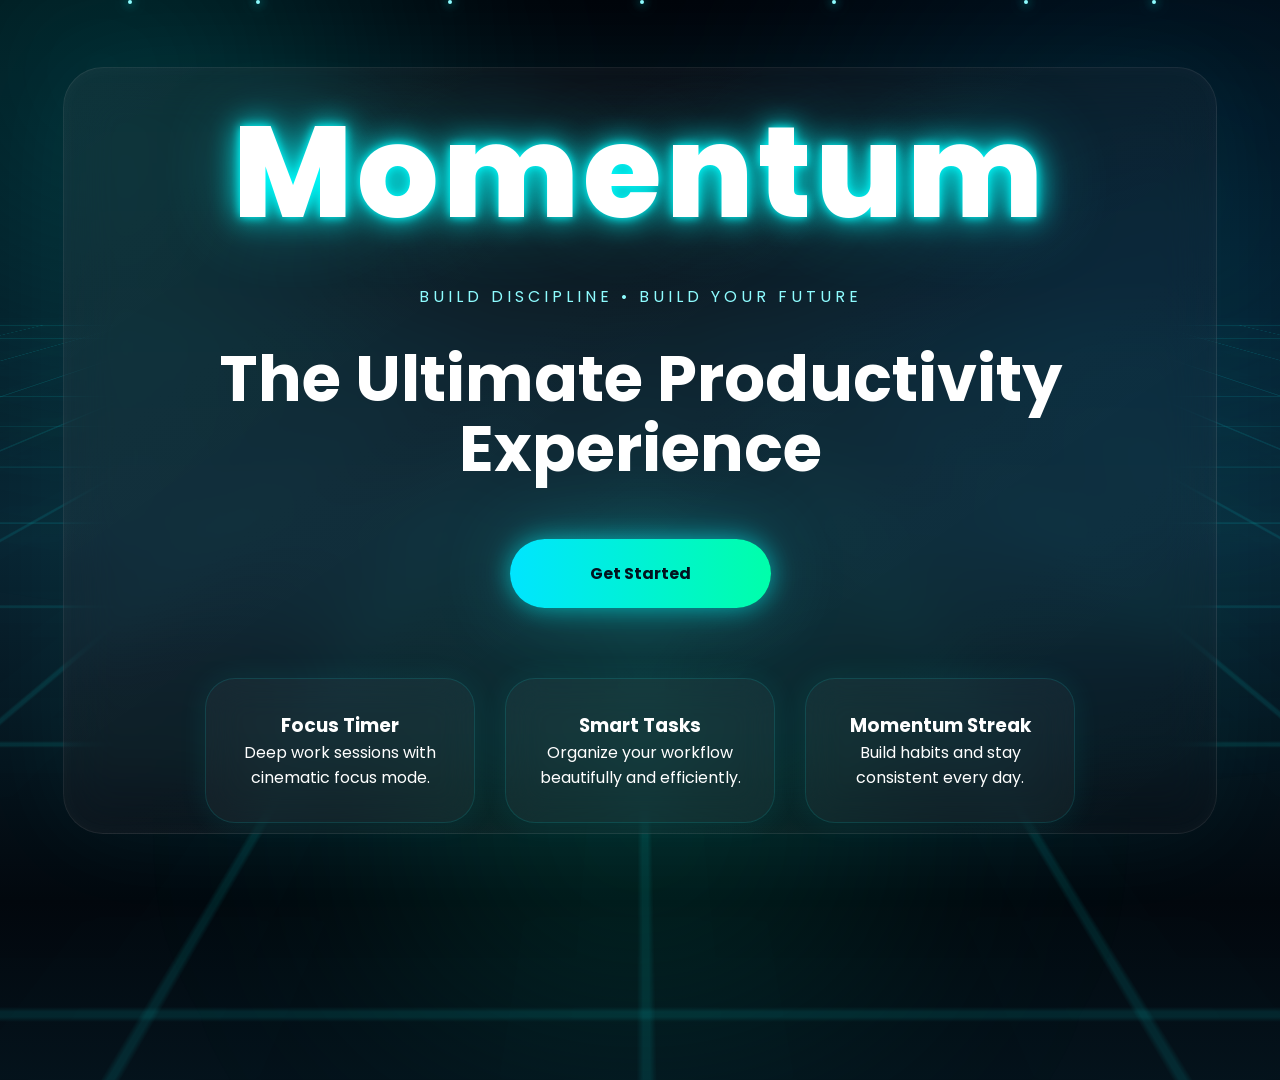
==== commit a88063ca: "update" ====
--- a/index.html
+++ b/index.html
@@ -164,20 +164,19 @@
 
 
 
-      <!-- TO DO LIST -->
-
-      <div class="feature-card"
-            id="todoCard">
-
-        <h2>To-Do List</h2>
-
-        <p>
-          Plan your day and complete tasks efficiently.
-        </p>
-
-      </div>
-
-
+    
+
+  <!-- TO DO LIST -->
+
+      <div class="feature-card" id="todoCard">
+
+    <h2>To-Do List</h2>
+
+    <p>
+        Plan your day and complete tasks efficiently.
+    </p>
+
+</div>
 
       <!-- POMODORO -->
 
@@ -221,47 +220,43 @@
 
 <!---TODO PAGE-->
 
-<div class="todo-page"
-      id="todoPage">
-    <div class="motivation-box">
-      <h1 class="motivation-title">
-        LOCK IN
-      </h1>
-
-      <p class="motivation-text"
-      style="color:#b8f3ff; text-shadow:0 0 15px #59e1ff; opacity:1;">
-        Small steps every day create unstoppable momentum.
-      </p>
+<!-- TODO PAGE -->
+
+<div class="todo-page" id="todoPage">
+
+    <div class="todo-content">
+
+        <h1 class="todo-title">
+            📝 Today's Mission
+        </h1>
+
+        <p class="todo-subtitle">
+            Every completed task moves you one step closer.
+        </p>
+
+        <div class="input-box">
+
+            <input
+                type="text"
+                id="taskInput"
+                placeholder="What are you conquering today?">
+
+            <button id="addTaskBtn">
+                ＋ Add Task
+            </button>
+
+        </div>
+
+        <ul id="taskList"></ul>
+
+        <button id="backFromTodo">
+            ← Back
+        </button>
 
     </div>
 
-<!--TO DO CONTENT-->
-<div class="todo-content">
-
-    <h2 style="
-      color:#b8f3ff;
-      text-shadow:0 0 18px #59e1ff;
-      font-size:2.4rem;
-      letter-spacing:1px;
-      ">
-      Your Task
-    </h2>
-
-
-    <input type="text" id="taskInput"
-    placeholder="Enter a task...">
-
-    <button id="addTaskBtn">Add Task</button>
-
-    <ul id="taskList"></ul>
-
-  </div>
-
 </div>
 
-
-
-<!-- POMODORO PAGE -->
 
 <!-- POMODORO PAGE -->
 
@@ -287,7 +282,7 @@
 
         <div class="mode-buttons">
 
-            <button id="workBtn" class="mode active">
+            <button id="workBtn" class="mode ">
                 💼 Work
             </button>
 
@@ -330,6 +325,8 @@
             </div>
 
         </div>
+      
+
 
         <button id="backFromPomodoro" class="back-btn">
             ← Back
@@ -356,7 +353,9 @@
 
         <button id="checkInBtn">✅ Check In Today</button>
 
-        <button id="backFromStreak">⬅ Back</button>
+        <button id="backFromStreak" class="back-btn">
+            ← Back
+        </button>
 
     </div>
 
@@ -398,8 +397,8 @@
   <!-- FLASH EFFECT -->
 
  <div class="flash" id="flash"></div>
-
-<script src="script.js"></script>
+ <script src="script.js"></script>
+
 
 </body>
 </html>
@@ -505,7 +504,6 @@
 
 };
 
-// Add Task
 addTaskBtn.addEventListener("click", function () {
 
     const taskText = taskInput.value.trim();
@@ -519,54 +517,73 @@
 
 });
 
+
+
+// Add Task
 // Create Task
 function createTask(taskText) {
 
     const li = document.createElement("li");
-
+    li.className = "task-item";
+
+    // Task text
     const taskSpan = document.createElement("span");
-    taskSpan.textContent = taskText;
+    taskSpan.textContent = "📝 " + taskText;
+    taskSpan.className = "task-text";
+
+    // Button container
+    const buttonBox = document.createElement("div");
+    buttonBox.className = "task-buttons";
+
+    // COMPLETE BUTTON
+    const completeBtn = document.createElement("button");
+    completeBtn.textContent = "✔";
+    completeBtn.className = "complete-btn";
+
+    completeBtn.onclick = function () {
+
+        if (!taskSpan.classList.contains("completed")) {
+
+            taskSpan.classList.add("completed");
+
+            let completedTasks =
+                Number(localStorage.getItem("completedTasks")) || 0;
+
+            completedTasks++;
+
+            localStorage.setItem("completedTasks", completedTasks);
+
+            // Animation
+            li.classList.add("task-complete");
+
+        }
+
+    };
+
+    // DELETE BUTTON
+    const deleteBtn = document.createElement("button");
+    deleteBtn.textContent = "🗑";
+    deleteBtn.className = "delete-btn";
+
+    deleteBtn.onclick = function () {
+
+        li.style.transform = "translateX(120px)";
+        li.style.opacity = "0";
+
+        setTimeout(() => {
+
+            li.remove();
+            removeTask(taskText);
+
+        }, 300);
+
+    };
+
+    buttonBox.appendChild(completeBtn);
+    buttonBox.appendChild(deleteBtn);
 
     li.appendChild(taskSpan);
-
-    // Complete Button
-    const completeBtn = document.createElement("button");
-    completeBtn.textContent = "Complete";
-completeBtn.onclick = function () {
-
-    if (!taskSpan.classList.contains("completed")) {
-
-        taskSpan.classList.add("completed");
-
-        let completedTasks = Number(localStorage.getItem("completedTasks")) || 0;
-
-        completedTasks++;
-
-        localStorage.setItem("completedTasks", completedTasks);
-
-    }
-
-    completeBtn.classList.remove("complete-flash");
-    void completeBtn.offsetWidth;
-    completeBtn.classList.add("complete-flash");
-
-};
-
-
-
-    // Delete Button
-    const deleteBtn = document.createElement("button");
-    deleteBtn.textContent = "Delete";
-
-    deleteBtn.onclick = function () {
-
-        li.remove();
-        removeTask(taskText);
-
-    };
-
-    li.appendChild(completeBtn);
-    li.appendChild(deleteBtn);
+    li.appendChild(buttonBox);
 
     taskList.appendChild(li);
 
@@ -584,7 +601,6 @@
 }
 
 // Remove Task
-// Remove Task
 function removeTask(taskText) {
 
     let tasks = JSON.parse(localStorage.getItem("tasks")) || [];
@@ -594,6 +610,7 @@
     localStorage.setItem("tasks", JSON.stringify(tasks));
 
 }
+
 
 // ==========================
 // POMODORO TIMER
@@ -774,8 +791,6 @@
 
 
 
-
-
 document.getElementById("backFromAnalytics").addEventListener("click", () => {
 
     analyticsPage.classList.remove("show");
@@ -785,4 +800,22 @@
 });
 
 
+
+document.getElementById("backFromTodo").addEventListener("click", () => {
+
+    todoPage.classList.remove("show");
+    dashboard.style.display = "block";
+
+});
+
+document.getElementById("backFromPomodoro").addEventListener("click", () => {
+
+    pomodoroPage.classList.remove("show");
+
+    dashboard.style.display = "block";
+
+});
+
+
+
 </script>
--- a/style.css
+++ b/style.css
@@ -786,169 +786,6 @@
 
 
 
-.todo-page{
-  
-  position:fixed;
-
-  inset:0;
-
-  background:
-  rgba(2, 4, 10, 0.82);
-
-  display:none;
-
-  flex-direction:column;
-
-  justify-content:center;
-  align-items:center;
-
-  z-index:999;
-
-  overflow:hidden;
-}
-
-/*SHOWTODO*/
-
-.todo-page.show{
-  display:flex;
-
-  animation:
-    todoReveal 1.2s ease forwards;
-}
-
-.motivation-box{
-
-  text-align:center;
-
-  animation:
-    motivationnter2s ease;
-}
-
-.motivation-title{
-
-  font-size:6rem;
-  color:white;
-  text-shadow:
-    0 0 20px syan,
-    0 0 60px cyan;
-
-  animation:
-    glowPulse 2s infinite;
-}
-
-.motivatioin-text{
-  margin-top:20px;
-
-  font-size:1.2rem;
-
-  color:#dffcff !important;
-
-  opacity:0.95 !important;
-
-  letter-spacing:2px;
-
-  text-shadow:
-    0 0 10px rgba(0,255,255,255,0.3);
-    
-}
-
-.todo-content{
-  margin-top:80px;
-
-  display:flex;
-
-  flex-direction: column;
-
-  gap:20px;
-
-  align-items:center;
-}
-
-.todo-content input{
-  width:320px;
-
-  padding:18px;
-
-  border:none;
-
-  border-radius:18px;
-
-  background:
-   rgba(255,255,225,0.06);
-
-  border:
-    1px solid rgba(158, 184, 184, 0.842);
-
-  color:white !important;
-
-  outline:none;
-
-  backdrop-filter:blur(50px);
-}
-
-.todo-content button{
-  padding:16px 50px;
-
-  border:none;
-
-  border-radius:50px;
-
-  background:
-    linear-gradient(
-      90deg,
-      #00e5ff,
-      #00ffaa
-    );
-  font-weight:700;
-
-  cursor:pointer;
-}
-
-@keyframes todoReveal{
-  from{
-    opacity:0;
-
-    transform:
-      scale(1.1);
-  }
-  
-  to{
-    opacity:1;
-
-    transform:
-      scale(1);
-  }
-}
-
-@keyframes motivationEnter{
-  from{
-    opacity:0;
-
-    transform:
-      translateY(60px);
-  }
-}
-
-@keyframes glowPulse{
-
-  0%{
-    text-shadow:
-      0 0 20px cyan,
-      0 0 60px cyan;
-  }
-
-  50%{
-    text-shadow:
-      0 0 35px cyan,
-      0 0 120px cyan;
-  }
-
-  100%{
-    text-shadow:
-      0 0 20px cyan,
-      0 0 60px cyan;
-  }
-}
 
 
 
@@ -1079,115 +916,428 @@
     }
 }
 
+
+
+/* ==========================
+   TODO PAGE
+========================== */
+
+/* =======================
+TODO PAGE
+======================= */
+
+.todo-page{
+
+display:none;
+
+justify-content:center;
+
+align-items:center;
+
+min-height:100vh;
+
+padding:40px;
+
+position:relative;
+
+overflow:hidden;
+
+}
+
+.todo-page.show{
+
+display:flex;
+
+animation:fadeIn .6s ease;
+
+}
+
+.todo-page::before{
+
+content:"";
+
+position:absolute;
+
+width:500px;
+
+height:500px;
+
+background:#00ffff22;
+
+border-radius:50%;
+
+filter:blur(160px);
+
+top:-180px;
+
+left:-120px;
+
+animation:floatGlow 10s ease-in-out infinite;
+
+}
+
+.todo-content{
+
+position:relative;
+
+width:760px;
+
+max-width:95%;
+
+padding:45px;
+
+border-radius:35px;
+
+background:rgba(18,22,35,.72);
+
+backdrop-filter:blur(28px);
+
+border:1px solid rgba(255,255,255,.08);
+
+overflow:hidden;
+
+box-shadow:
+
+0 25px 80px rgba(0,0,0,.45),
+
+0 0 70px rgba(0,255,255,.08);
+
+}
+
+.todo-content::before{
+
+content:"";
+
+position:absolute;
+
+inset:-2px;
+
+border-radius:35px;
+
+padding:2px;
+
+background:linear-gradient(135deg,#00ffff,#00ffaa,#7b61ff,#00ffff);
+
+background-size:400%;
+
+animation:borderMove 8s linear infinite;
+
+-webkit-mask:
+linear-gradient(#fff 0 0) content-box,
+linear-gradient(#fff 0 0);
+
+-webkit-mask-composite:xor;
+
+mask-composite:exclude;
+
+pointer-events:none;
+
+}
+
+.todo-title{
+
+font-size:3rem;
+
+text-align:center;
+
+font-weight:800;
+
+background:linear-gradient(90deg,#fff,#00ffff,#fff);
+
+-webkit-background-clip:text;
+
+-webkit-text-fill-color:transparent;
+
+margin-bottom:10px;
+
+}
+
+.todo-subtitle{
+
+text-align:center;
+
+color:#9edcff;
+
+margin-bottom:35px;
+
+font-size:18px;
+
+}
+
+.input-box{
+
+display:flex;
+
+gap:15px;
+
+margin-bottom:35px;
+
+}
+
+.input-box input{
+
+flex:1;
+
+padding:18px;
+
+border:none;
+
+outline:none;
+
+border-radius:16px;
+
+background:rgba(255,255,255,.08);
+
+color:white;
+
+font-size:17px;
+
+}
+
+.input-box input:focus{
+
+box-shadow:0 0 20px cyan;
+
+}
+
+.input-box button{
+
+padding:18px 30px;
+
+border:none;
+
+border-radius:16px;
+
+cursor:pointer;
+
+font-weight:700;
+
+color:white;
+
+background:linear-gradient(135deg,#00d2ff,#3b82f6,#00ffaa);
+
+background-size:300%;
+
+animation:buttonFlow 6s linear infinite;
+
+transition:.35s;
+
+}
+
+.input-box button:hover{
+
+transform:translateY(-3px);
+
+box-shadow:0 0 30px cyan;
+
+}
+
 #taskList{
-  margin-top:25px;
-  list-style:none;
-  display:flex;
-  flex-direction:column;
-  gap:15px;
-}
-
-#taskList li{
-  padding:18px 25px;
-  min-width:320px;
-  border-radius:18px;
-  background:
-    rgba(255,255,255,0.08);
-  color:white;
-
-  backdrop-filter:blur(15px);
-
-  border:
-    1px solid rgba(0,255,255,0.08);
-  
-  animation:
-    taskEnter 0.5s ease;
-
-
-}
-
-
-@keyframes taskEnter{
-  from{
-    opacity:0;
-
-    transform:
-      translateY(20px)
-      scale(0.9);
-  }
-
-  to{
-
-    opacity:1;
-
-    transform:
-      translateY(0px)
-      scale(1);
-
-  }
-}
-
-
-#taskList li button{
-
-  pointer-events:auto;
-
-  cursor:pointer;
-
-  z-index:1000;
-
-  position:relative;
-
-}
-
-#taskList li{
-
-  display:flex;
-
-  justify-content:space-between;
-
-  gap:10px;
-
-
-}
-
-
+
+padding:0;
+
+margin:0;
+
+list-style:none;
+
+}
+
+.task-item{
+
+display:flex;
+
+justify-content:space-between;
+
+align-items:center;
+
+padding:18px 20px;
+
+margin:18px 0;
+
+border-radius:20px;
+
+background:rgba(255,255,255,.07);
+
+transition:.35s;
+
+}
+
+.task-item:hover{
+
+transform:translateY(-5px);
+
+box-shadow:0 0 25px rgba(0,255,255,.2);
+
+}
+
+.task-text{
+
+font-size:18px;
+
+color:white;
+
+}
 
 .completed{
-  text-decoration: line-through;
-  color: #59e1ff;
-  text-shadow:
-    0 0 10px #59e1ff,
-    0 0 20px #59e1ff;
-  transition: all 0.4s ease;
-
-}
-
-.complete-flash{
-  animation:completeFlash 0.8s ease;
-}
-
-@keyframes completeFlash{
-
-  0%{
-    transform: scale(1);
-  }
-
-  50%{
-    transform: scale(1.25);
-    background: #00ffd5;
-  }
-
-  100%{
-    transform: scale(1);
-  }
-  
-
-
-
-
-
-}
+
+text-decoration:line-through;
+
+opacity:.5;
+
+color:#77ffbb;
+
+}
+
+.task-buttons{
+
+display:flex;
+
+gap:10px;
+
+}
+
+.complete-btn,
+
+.delete-btn{
+
+width:45px;
+
+height:45px;
+
+border:none;
+
+border-radius:14px;
+
+cursor:pointer;
+
+font-size:18px;
+
+transition:.3s;
+
+}
+
+.complete-btn{
+
+background:#00d084;
+
+color:white;
+
+}
+
+.delete-btn{
+
+background:#ff4d6d;
+
+color:white;
+
+}
+
+.complete-btn:hover,
+
+.delete-btn:hover{
+
+transform:scale(1.12);
+
+}
+
+#backFromTodo{
+
+margin-top:30px;
+
+width:100%;
+
+padding:15px;
+
+border:none;
+
+border-radius:16px;
+
+background:rgba(255,255,255,.08);
+
+color:white;
+
+cursor:pointer;
+
+font-size:17px;
+
+}
+
+#backFromTodo:hover{
+
+background:rgba(0,255,255,.15);
+
+}
+
+@keyframes fadeIn{
+
+from{
+
+opacity:0;
+
+transform:translateY(20px);
+
+}
+
+to{
+
+opacity:1;
+
+transform:translateY(0);
+
+}
+
+}
+
+@keyframes floatGlow{
+
+0%,100%{
+
+transform:translate(0,0);
+
+}
+
+50%{
+
+transform:translate(80px,50px);
+
+}
+
+}
+
+@keyframes borderMove{
+
+0%{
+
+background-position:0%;
+
+}
+
+100%{
+
+background-position:400%;
+
+}
+
+}
+
+@keyframes buttonFlow{
+
+0%{
+
+background-position:0%;
+
+}
+
+100%{
+
+background-position:300%;
+
+}
+
+}
+
+
+
   .pomodoro-page{
     display:none;
 }
@@ -1487,4 +1637,77 @@
 
     backdrop-filter:blur(15px);
 
+}
+
+#backFromAnalytics{
+
+    margin-top:30px;
+
+    width:100%;
+
+    padding:15px;
+
+    border:none;
+
+    border-radius:18px;
+
+    background:rgba(255,255,255,.08);
+
+    color:white;
+
+    font-size:17px;
+
+    cursor:pointer;
+
+    backdrop-filter:blur(12px);
+
+    transition:.3s;
+
+}
+
+#backFromAnalytics:hover{
+
+    background:rgba(0,255,255,.18);
+
+    transform:translateY(-3px);
+
+    box-shadow:0 0 20px cyan;
+
+}
+
+
+#backFromStreak{
+
+    margin-top:30px;
+
+    width:100%;
+
+    padding:15px;
+
+    border:none;
+
+    border-radius:18px;
+
+    background:rgba(255,255,255,.08);
+
+    color:white;
+
+    font-size:17px;
+
+    cursor:pointer;
+
+    backdrop-filter:blur(12px);
+
+    transition:.3s;
+
+}
+
+#backFromStreak:hover{
+
+    background:rgba(255,255,255,.15);
+
+    transform:translateY(-3px);
+
+    box-shadow:0 0 20px cyan;
+
 }
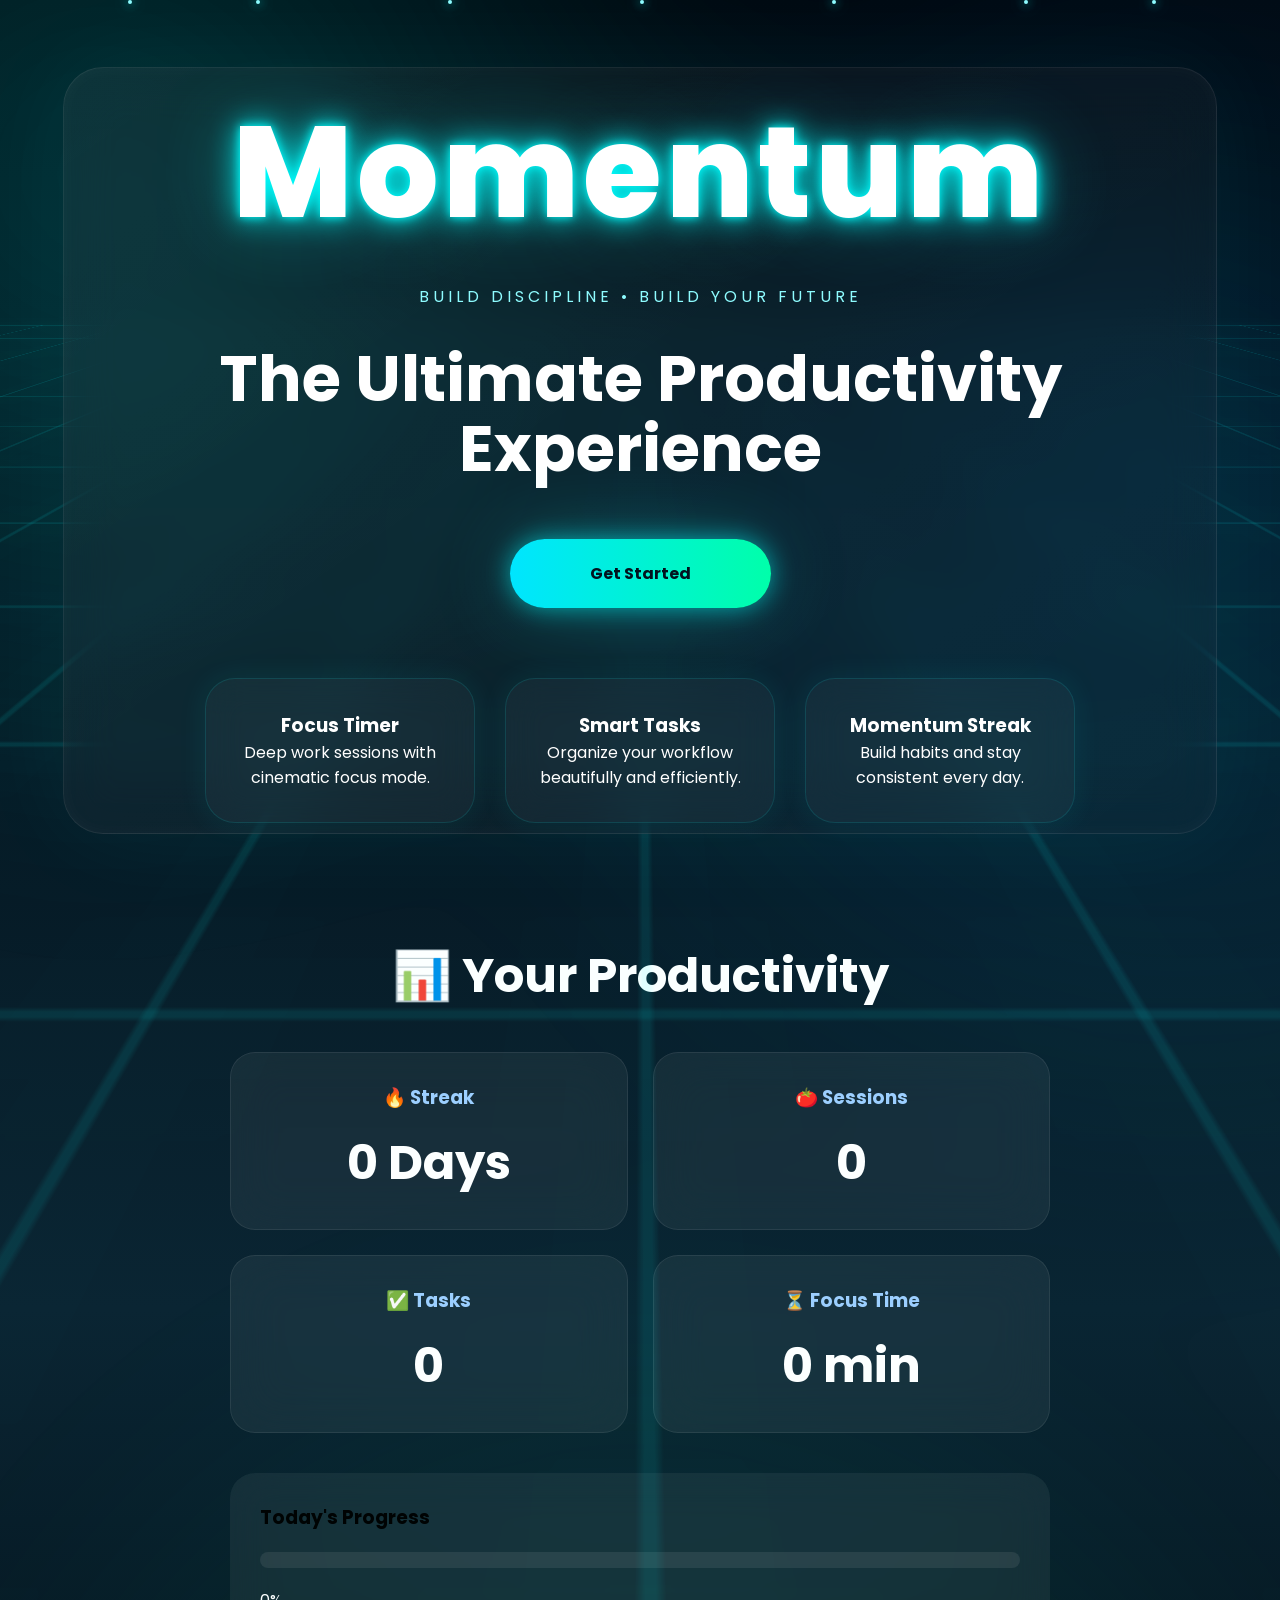
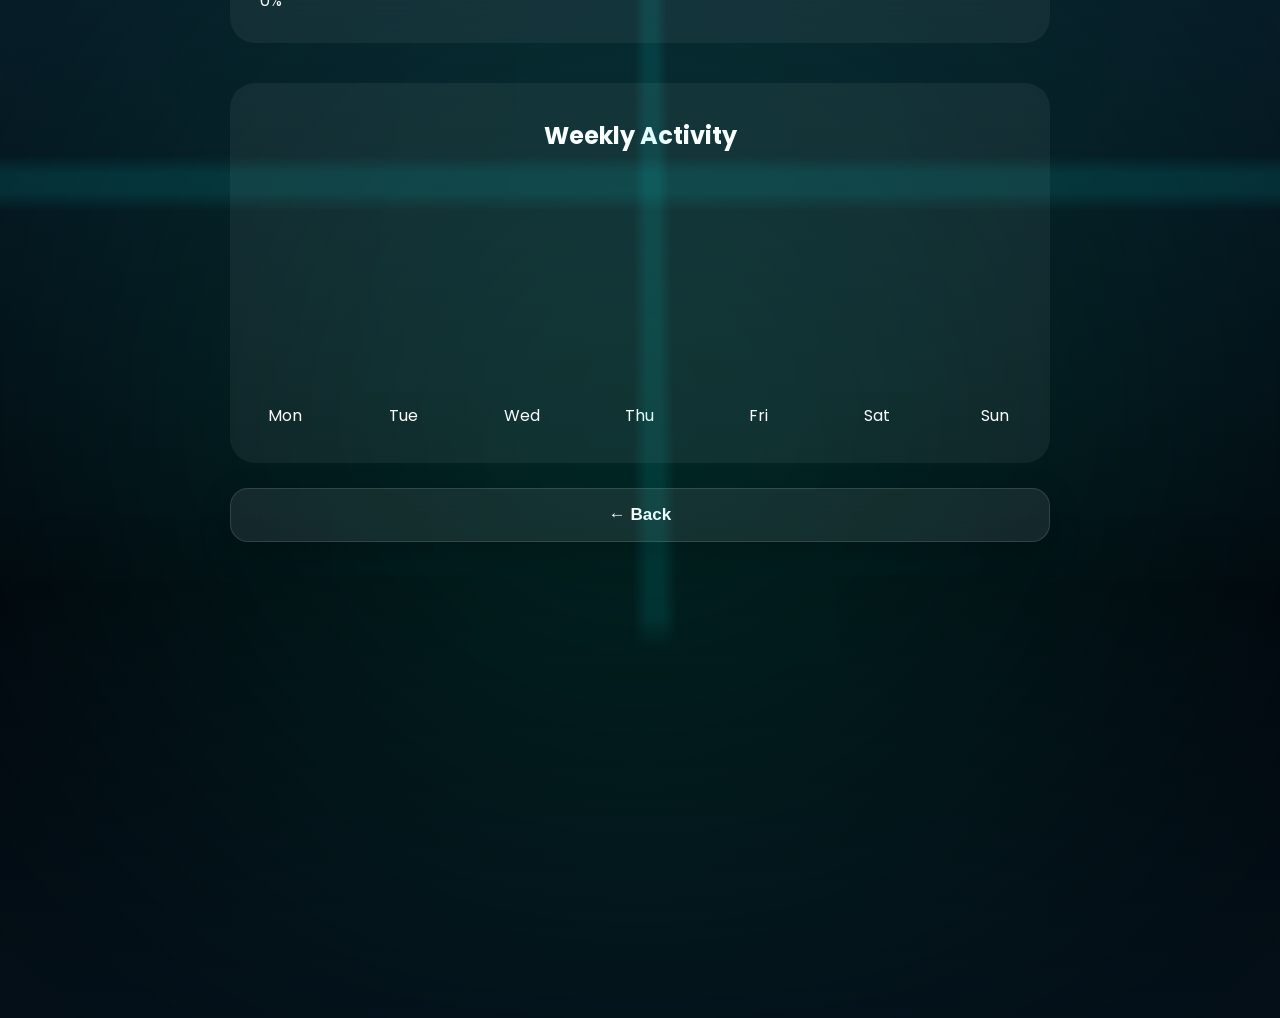
==== commit a956a5f1: "update" ====
--- a/index.html
+++ b/index.html
@@ -249,7 +249,7 @@
 
         <ul id="taskList"></ul>
 
-        <button id="backFromTodo">
+        <button id="backFromTodo" class="back-btn">
             ← Back
         </button>
 
@@ -345,13 +345,35 @@
 
     <div class="streak-container">
 
-        <h1>🔥 Daily Streak</h1>
-
-        <h2 id="streakCount">0 Days</h2>
-
-        <p>Stay consistent and don't break your streak!</p>
-
-        <button id="checkInBtn">✅ Check In Today</button>
+        <h1 class="streak-title">Daily Streak</h1>
+
+        <div class="streak-card">
+
+            <div class="fire-circle">
+                🔥
+            </div>
+
+            <h2 id="streakCount">0</h2>
+
+            <h3>DAYS</h3>
+
+            <p>KEEP THE FIRE ALIVE</p>
+
+            <div class="streak-progress">
+
+                <div class="streak-progress-fill"></div>
+
+            </div>
+
+            <span class="next-goal">
+                Next Badge • 30 Days
+            </span>
+
+        </div>
+
+        <button id="checkInBtn" class="premium-btn">
+            ✓ Check In Today
+        </button>
 
         <button id="backFromStreak" class="back-btn">
             ← Back
@@ -362,32 +384,111 @@
 </div>
 
 
-
-<!-- ANALYTICS PAGE -->
+<!--Analytics page -->
+
+<!-- =========================
+     ANALYTICS PAGE
+========================= -->
 
 <div class="analytics-page" id="analyticsPage">
 
     <div class="analytics-container">
 
-        <h1>📊 Analytics</h1>
-
-        <div class="stats-box">
-
-            <h2>Today's Stats</h2>
-
-            <p>✅ Tasks Completed: <span id="tasksCompleted">0</span></p>
-
-            <p>🍅 Pomodoro Sessions: <span id="pomodoroCompleted">0</span></p>
-
-            <p>🔥 Current Streak: <span id="analyticsStreak">0</span></p>
+        <h1 class="analytics-title">
+            📊 Your Productivity
+        </h1>
+
+        <div class="analytics-grid">
+
+            <div class="analytics-card">
+                <h3>🔥 Streak</h3>
+                <h2 id="analyticsStreak">0 Days</h2>
+            </div>
+
+            <div class="analytics-card">
+                <h3>🍅 Sessions</h3>
+                <h2 id="pomodoroCompleted">0</h2>
+            </div>
+
+            <div class="analytics-card">
+                <h3>✅ Tasks</h3>
+                <h2 id="tasksCompleted">0</h2>
+            </div>
+
+            <div class="analytics-card">
+                <h3>⏳ Focus Time</h3>
+                <h2 id="focusTimeAnalytics">0 min</h2>
+            </div>
 
         </div>
 
-        <button id="backFromAnalytics">⬅ Back</button>
+        <div class="goal-card">
+
+            <h3>Today's Progress</h3>
+
+            <div class="goal-bar">
+
+                <div class="goal-fill" id="goalFill"></div>
+
+            </div>
+
+            <span id="goalPercent">0%</span>
+
+        </div>
+
+        <div class="week-card">
+
+            <h2>Weekly Activity</h2>
+
+            <div class="week-chart">
+
+                <div class="day">
+                    <div class="bar" style="height:45%"></div>
+                    <span>Mon</span>
+                </div>
+
+                <div class="day">
+                    <div class="bar" style="height:70%"></div>
+                    <span>Tue</span>
+                </div>
+
+                <div class="day">
+                    <div class="bar" style="height:30%"></div>
+                    <span>Wed</span>
+                </div>
+
+                <div class="day">
+                    <div class="bar" style="height:90%"></div>
+                    <span>Thu</span>
+                </div>
+
+                <div class="day">
+                    <div class="bar" style="height:60%"></div>
+                    <span>Fri</span>
+                </div>
+
+                <div class="day">
+                    <div class="bar" style="height:35%"></div>
+                    <span>Sat</span>
+                </div>
+
+                <div class="day">
+                    <div class="bar" style="height:80%"></div>
+                    <span>Sun</span>
+                </div>
+
+            </div>
+
+        </div>
+
+        <button id="backFromAnalytics" class="back-btn">
+            ← Back
+        </button>
 
     </div>
 
 </div>
+
 
 
 
--- a/style.css
+++ b/style.css
@@ -918,424 +918,9 @@
 
 
 
-/* ==========================
-   TODO PAGE
-========================== */
-
-/* =======================
-TODO PAGE
-======================= */
-
-.todo-page{
-
-display:none;
-
-justify-content:center;
-
-align-items:center;
-
-min-height:100vh;
-
-padding:40px;
-
-position:relative;
-
-overflow:hidden;
-
-}
-
-.todo-page.show{
-
-display:flex;
-
-animation:fadeIn .6s ease;
-
-}
-
-.todo-page::before{
-
-content:"";
-
-position:absolute;
-
-width:500px;
-
-height:500px;
-
-background:#00ffff22;
-
-border-radius:50%;
-
-filter:blur(160px);
-
-top:-180px;
-
-left:-120px;
-
-animation:floatGlow 10s ease-in-out infinite;
-
-}
-
-.todo-content{
-
-position:relative;
-
-width:760px;
-
-max-width:95%;
-
-padding:45px;
-
-border-radius:35px;
-
-background:rgba(18,22,35,.72);
-
-backdrop-filter:blur(28px);
-
-border:1px solid rgba(255,255,255,.08);
-
-overflow:hidden;
-
-box-shadow:
-
-0 25px 80px rgba(0,0,0,.45),
-
-0 0 70px rgba(0,255,255,.08);
-
-}
-
-.todo-content::before{
-
-content:"";
-
-position:absolute;
-
-inset:-2px;
-
-border-radius:35px;
-
-padding:2px;
-
-background:linear-gradient(135deg,#00ffff,#00ffaa,#7b61ff,#00ffff);
-
-background-size:400%;
-
-animation:borderMove 8s linear infinite;
-
--webkit-mask:
-linear-gradient(#fff 0 0) content-box,
-linear-gradient(#fff 0 0);
-
--webkit-mask-composite:xor;
-
-mask-composite:exclude;
-
-pointer-events:none;
-
-}
-
-.todo-title{
-
-font-size:3rem;
-
-text-align:center;
-
-font-weight:800;
-
-background:linear-gradient(90deg,#fff,#00ffff,#fff);
-
--webkit-background-clip:text;
-
--webkit-text-fill-color:transparent;
-
-margin-bottom:10px;
-
-}
-
-.todo-subtitle{
-
-text-align:center;
-
-color:#9edcff;
-
-margin-bottom:35px;
-
-font-size:18px;
-
-}
-
-.input-box{
-
-display:flex;
-
-gap:15px;
-
-margin-bottom:35px;
-
-}
-
-.input-box input{
-
-flex:1;
-
-padding:18px;
-
-border:none;
-
-outline:none;
-
-border-radius:16px;
-
-background:rgba(255,255,255,.08);
-
-color:white;
-
-font-size:17px;
-
-}
-
-.input-box input:focus{
-
-box-shadow:0 0 20px cyan;
-
-}
-
-.input-box button{
-
-padding:18px 30px;
-
-border:none;
-
-border-radius:16px;
-
-cursor:pointer;
-
-font-weight:700;
-
-color:white;
-
-background:linear-gradient(135deg,#00d2ff,#3b82f6,#00ffaa);
-
-background-size:300%;
-
-animation:buttonFlow 6s linear infinite;
-
-transition:.35s;
-
-}
-
-.input-box button:hover{
-
-transform:translateY(-3px);
-
-box-shadow:0 0 30px cyan;
-
-}
-
-#taskList{
-
-padding:0;
-
-margin:0;
-
-list-style:none;
-
-}
-
-.task-item{
-
-display:flex;
-
-justify-content:space-between;
-
-align-items:center;
-
-padding:18px 20px;
-
-margin:18px 0;
-
-border-radius:20px;
-
-background:rgba(255,255,255,.07);
-
-transition:.35s;
-
-}
-
-.task-item:hover{
-
-transform:translateY(-5px);
-
-box-shadow:0 0 25px rgba(0,255,255,.2);
-
-}
-
-.task-text{
-
-font-size:18px;
-
-color:white;
-
-}
-
-.completed{
-
-text-decoration:line-through;
-
-opacity:.5;
-
-color:#77ffbb;
-
-}
-
-.task-buttons{
-
-display:flex;
-
-gap:10px;
-
-}
-
-.complete-btn,
-
-.delete-btn{
-
-width:45px;
-
-height:45px;
-
-border:none;
-
-border-radius:14px;
-
-cursor:pointer;
-
-font-size:18px;
-
-transition:.3s;
-
-}
-
-.complete-btn{
-
-background:#00d084;
-
-color:white;
-
-}
-
-.delete-btn{
-
-background:#ff4d6d;
-
-color:white;
-
-}
-
-.complete-btn:hover,
-
-.delete-btn:hover{
-
-transform:scale(1.12);
-
-}
-
-#backFromTodo{
-
-margin-top:30px;
-
-width:100%;
-
-padding:15px;
-
-border:none;
-
-border-radius:16px;
-
-background:rgba(255,255,255,.08);
-
-color:white;
-
-cursor:pointer;
-
-font-size:17px;
-
-}
-
-#backFromTodo:hover{
-
-background:rgba(0,255,255,.15);
-
-}
-
-@keyframes fadeIn{
-
-from{
-
-opacity:0;
-
-transform:translateY(20px);
-
-}
-
-to{
-
-opacity:1;
-
-transform:translateY(0);
-
-}
-
-}
-
-@keyframes floatGlow{
-
-0%,100%{
-
-transform:translate(0,0);
-
-}
-
-50%{
-
-transform:translate(80px,50px);
-
-}
-
-}
-
-@keyframes borderMove{
-
-0%{
-
-background-position:0%;
-
-}
-
-100%{
-
-background-position:400%;
-
-}
-
-}
-
-@keyframes buttonFlow{
-
-0%{
-
-background-position:0%;
-
-}
-
-100%{
-
-background-position:300%;
-
-}
-
-}
-
+/* ===========================
+   Pomodoro
+=========================== */
 
 
   .pomodoro-page{
@@ -1560,154 +1145,854 @@
 }
 
 
-
-
-
+/* ==========================
+CHECK IN BUTTON
+========================== */
+
+#checkInBtn{
+
+    width:100%;
+
+    margin-top:25px;
+
+    padding:18px;
+
+    border:none;
+
+    border-radius:18px;
+
+    background:linear-gradient(
+        135deg,
+        #00d4ff,
+        #00ffaa,
+        #7b61ff
+    );
+
+    background-size:300%;
+
+    color:white;
+
+    font-size:18px;
+
+    font-weight:700;
+
+    letter-spacing:1px;
+
+    cursor:pointer;
+
+    transition:.35s;
+
+    animation:gradientMove 6s linear infinite;
+
+    box-shadow:
+        0 10px 30px rgba(0,255,255,.25);
+
+}
+
+#checkInBtn:hover{
+
+    transform:translateY(-4px) scale(1.02);
+
+    box-shadow:
+        0 15px 40px rgba(0,255,255,.45);
+
+}
+
+#checkInBtn:active{
+
+    transform:scale(.97);
+
+}
+
+
+/* ===========================
+   STREAK PAGE
+=========================== */
 
 .streak-page{
 
     display:none;
+
+    min-height:100vh;
+
+    justify-content:center;
+
+    align-items:center;
+
+}
+
+.streak-page.show{
+
+    display:flex;
+
+}
+
+.streak-container{
+
+    width:520px;
+
+    text-align:center;
+
+}
+
+.streak-title{
+
+    color:white;
+
+    font-size:3rem;
+
+    margin-bottom:40px;
+
+}
+
+/* CARD */
+
+.streak-card{
+
+    position:relative;
+
+    overflow:hidden;
+
+    padding:45px;
+
+    border-radius:35px;
+
+    background:
+
+    linear-gradient(
+    145deg,
+    rgba(255,255,255,.08),
+    rgba(255,255,255,.03));
+
+    border:1px solid rgba(255,255,255,.08);
+
+    backdrop-filter:blur(30px);
+
+    box-shadow:
+
+    0 25px 80px rgba(0,0,0,.45);
+
+}
+
+/* Animated glow */
+
+.streak-card::before{
+
+    content:"";
+
+    position:absolute;
+
+    width:300px;
+
+    height:300px;
+
+    background:
+
+    radial-gradient(circle,
+
+    rgba(255,170,0,.35),
+
+    transparent 70%);
+
+    top:-120px;
+
+    right:-120px;
+
+    animation:cardGlow 8s infinite;
+
+}
+
+/* FIRE */
+
+.fire-circle{
+
+    width:130px;
+
+    height:130px;
+
+    margin:auto;
+
+    border-radius:50%;
+
+    display:flex;
+
+    justify-content:center;
+
+    align-items:center;
+
+    font-size:60px;
+
+    background:
+
+    linear-gradient(
+    135deg,
+    #ffb000,
+    #ff4d00);
+
+    box-shadow:
+
+    0 0 45px rgba(255,120,0,.6);
+
+    animation:fireFloat 3s ease-in-out infinite;
+
+}
+
+/* NUMBER */
+
+#streakCount{
+
+    margin-top:30px;
+
+    font-size:90px;
+
+    font-weight:900;
+
+    background:
+
+    linear-gradient(
+    90deg,
+    white,
+    #ffd84d,
+    #ff8c00,
+    white);
+
+    background-size:300%;
+
+    -webkit-background-clip:text;
+
+    -webkit-text-fill-color:transparent;
+
+    animation:textGlow 5s linear infinite;
+
+}
+
+/* DAYS */
+
+.streak-card h3{
+
+    color:white;
+
+    letter-spacing:8px;
+
+    margin-top:-10px;
+
+}
+
+/* Caption */
+
+.streak-card p{
+
+    color:#c9d5e2;
+
+    margin:20px 0;
+
+    letter-spacing:2px;
+
+}
+
+/* Progress */
+
+.streak-progress{
+
+    width:100%;
+
+    height:14px;
+
+    background:rgba(255,255,255,.08);
+
+    border-radius:30px;
+
+    overflow:hidden;
+
+    margin-top:25px;
+
+}
+
+.streak-progress-fill{
+
+    width:65%;
+
+    height:100%;
+
+    background:
+
+    linear-gradient(
+    90deg,
+    #ffcf33,
+    #ff7a00);
+
+    border-radius:30px;
+
+    animation:progressMove 2s infinite alternate;
+
+}
+
+/* Next Goal */
+
+.next-goal{
+
+    display:block;
+
+    margin-top:18px;
+
+    color:#ffd68c;
+
+}
+
+
+
+
+
+.analytics-container{
+
+    width:900px;
+
+    margin:auto;
+
+    padding:40px;
+
+}
+
+.analytics-title{
+
+    color:white;
+
+    text-align:center;
+
+    font-size:3rem;
+
+    margin-bottom:40px;
+
+}
+
+.analytics-grid{
+
+    display:grid;
+
+    grid-template-columns:repeat(2,1fr);
+
+    gap:25px;
+
+}
+
+.analytics-card{
+
+    padding:30px;
+
+    border-radius:25px;
+
+    background:rgba(255,255,255,.06);
+
+    backdrop-filter:blur(25px);
+
+    border:1px solid rgba(255,255,255,.08);
+
+    text-align:center;
+
+    transition:.4s;
+
+}
+
+.analytics-card:hover{
+
+    transform:translateY(-8px);
+
+    box-shadow:0 20px 60px rgba(0,255,255,.15);
+
+}
+
+.analytics-card h3{
+
+    color:#9ecfff;
+
+    margin-bottom:15px;
+
+}
+
+.analytics-card h2{
+
+    color:white;
+
+    font-size:3rem;
+
+}
+
+.goal-card{
+
+    margin-top:40px;
+
+    padding:30px;
+
+    border-radius:25px;
+
+    background:rgba(255,255,255,.06);
+
+    backdrop-filter:blur(20px);
+
+}
+
+.goal-bar{
+
+    width:100%;
+
+    height:16px;
+
+    background:rgba(255,255,255,.08);
+
+    border-radius:30px;
+
+    overflow:hidden;
+
+    margin:20px 0;
+
+}
+
+.goal-fill{
+
+    width:0%;
+
+    height:100%;
+
+    background:linear-gradient(90deg,#00d4ff,#7b61ff);
+
+    border-radius:30px;
+
+    transition:1s;
+
+}
+
+#goalPercent{
+
+    color:white;
+
+}
+
+.week-card{
+
+    margin-top:40px;
+
+    padding:35px;
+
+    border-radius:25px;
+
+    background:rgba(255,255,255,.06);
+
+}
+
+.week-card h2{
+
+    color:white;
+
+    text-align:center;
+
+    margin-bottom:35px;
+
+}
+
+.week-chart{
+
+    display:flex;
+
+    justify-content:space-between;
+
+    align-items:flex-end;
+
+    height:240px;
+
+}
+
+.day{
+
+    display:flex;
+
+    flex-direction:column;
+
+    align-items:center;
+
+    gap:15px;
+
+}
+
+.bar{
+
+    width:40px;
+
+    border-radius:25px;
+
+    background:linear-gradient(180deg,#00d4ff,#7b61ff);
+
+    animation:bars 2s ease;
+
+}
+
+.day span{
+
+    color:white;
+
+}
+
+@keyframes bars{
+
+    from{
+
+        height:0;
+
+    }
+
+}
+
+/* ===========================
+   TODO PAGE
+=========================== */
+
+.todo-page{
+
+    display:none;
+    min-height:100vh;
 
     justify-content:center;
     align-items:center;
 
-    min-height:100vh;
-
-}
-
-.streak-page.show{
+    padding:40px;
+
+}
+
+.todo-page.show{
 
     display:flex;
 
 }
 
-.streak-container{
+.todo-content{
+
+    width:850px;
+
+    padding:45px;
+
+    border-radius:35px;
+
+    background:rgba(255,255,255,.06);
+
+    backdrop-filter:blur(25px);
+
+    border:1px solid rgba(255,255,255,.08);
+
+    box-shadow:0 25px 80px rgba(0,0,0,.45);
+
+}
+
+/* Title */
+
+.todo-title{
+
+    color:white;
+
+    font-size:3rem;
 
     text-align:center;
+
+    margin-bottom:10px;
+
+}
+
+.todo-subtitle{
+
+    color:#9fd8ff;
+
+    text-align:center;
+
+    margin-bottom:35px;
+
+}
+
+/* Input */
+
+.input-box{
+
+    display:flex;
+
+    gap:15px;
+
+    margin-bottom:35px;
+
+}
+
+.input-box input{
+
+    flex:1;
+
+    padding:18px;
+
+    border:none;
+
+    border-radius:18px;
+
+    background:rgba(255,255,255,.08);
+
     color:white;
 
-}
-
-#streakCount{
-
-    font-size:80px;
-
-    color:#ffb300;
-
-    text-shadow:0 0 20px orange;
-
-    margin:20px 0;
-
-}
-
-.analytics-page{
-
-    display:none;
-
-    justify-content:center;
+    font-size:17px;
+
+    outline:none;
+
+}
+
+.input-box input::placeholder{
+
+    color:#9fbfd6;
+
+}
+
+#addTaskBtn{
+
+    padding:18px 28px;
+
+    border:none;
+
+    border-radius:18px;
+
+    cursor:pointer;
+
+    color:white;
+
+    font-size:17px;
+
+    background:linear-gradient(
+    135deg,
+    #00d4ff,
+    #7b61ff);
+
+    transition:.35s;
+
+}
+
+#addTaskBtn:hover{
+
+    transform:translateY(-4px);
+
+    box-shadow:0 15px 40px rgba(0,212,255,.4);
+
+}
+
+/* List */
+
+#taskList{
+
+    list-style:none;
+
+    padding:0;
+
+    margin-top:20px;
+
+}
+
+/* Card */
+
+.task-item{
+
+    display:flex;
+
+    justify-content:space-between;
+
     align-items:center;
 
-    min-height:100vh;
-
-}
-
-.analytics-page.show{
+    padding:20px;
+
+    margin-bottom:18px;
+
+    border-radius:22px;
+
+    background:rgba(255,255,255,.06);
+
+    border:1px solid rgba(255,255,255,.08);
+
+    backdrop-filter:blur(20px);
+
+    transition:.35s;
+
+}
+
+.task-item:hover{
+
+    transform:translateY(-5px);
+
+    box-shadow:0 15px 45px rgba(0,212,255,.18);
+
+}
+
+.task-text{
+
+    color:white;
+
+    font-size:18px;
+
+    font-weight:500;
+
+}
+
+.completed{
+
+    text-decoration:line-through;
+
+    opacity:.55;
+
+    color:#7fffd4;
+
+}
+
+/* Buttons */
+
+.task-buttons{
 
     display:flex;
 
-}
-
-.analytics-container{
-
-    text-align:center;
+    gap:12px;
+
+}
+
+.complete-btn{
+
+    width:48px;
+
+    height:48px;
+
+    border:none;
+
+    border-radius:15px;
+
+    cursor:pointer;
 
     color:white;
 
-}
-
-.stats-box{
-
-    margin:30px 0;
-
-    padding:30px;
-
-    border-radius:20px;
+    font-size:18px;
+
+    background:linear-gradient(
+    135deg,
+    #00d084,
+    #00a86b);
+
+    transition:.3s;
+
+}
+
+.complete-btn:hover{
+
+    transform:scale(1.12);
+
+}
+
+.delete-btn{
+
+    width:48px;
+
+    height:48px;
+
+    border:none;
+
+    border-radius:15px;
+
+    cursor:pointer;
+
+    color:white;
+
+    font-size:18px;
+
+    background:linear-gradient(
+    135deg,
+    #ff4d6d,
+    #ff1744);
+
+    transition:.3s;
+
+}
+
+.delete-btn:hover{
+
+    transform:scale(1.12);
+
+}
+
+.task-complete{
+
+    animation:taskDone .5s;
+
+}
+
+@keyframes taskDone{
+
+    0%{
+
+        transform:scale(1);
+
+    }
+
+    50%{
+
+        transform:scale(1.03);
+
+    }
+
+    100%{
+
+        transform:scale(1);
+
+    }
+
+}
+
+
+/* ===========================
+   PREMIUM BACK BUTTON
+=========================== */
+
+.back-btn{
+
+    width:100%;
+
+    margin-top:25px;
+
+    padding:16px;
+
+    border:none;
+
+    border-radius:18px;
+
+    cursor:pointer;
+
+    color:white;
+
+    font-size:17px;
+
+    font-weight:600;
 
     background:rgba(255,255,255,.08);
 
-    backdrop-filter:blur(15px);
-
-}
-
-#backFromAnalytics{
-
-    margin-top:30px;
-
-    width:100%;
-
-    padding:15px;
-
-    border:none;
-
-    border-radius:18px;
-
-    background:rgba(255,255,255,.08);
-
-    color:white;
-
-    font-size:17px;
-
-    cursor:pointer;
-
-    backdrop-filter:blur(12px);
-
-    transition:.3s;
-
-}
-
-#backFromAnalytics:hover{
-
-    background:rgba(0,255,255,.18);
-
-    transform:translateY(-3px);
-
-    box-shadow:0 0 20px cyan;
-
-}
-
-
-#backFromStreak{
-
-    margin-top:30px;
-
-    width:100%;
-
-    padding:15px;
-
-    border:none;
-
-    border-radius:18px;
-
-    background:rgba(255,255,255,.08);
-
-    color:white;
-
-    font-size:17px;
-
-    cursor:pointer;
-
-    backdrop-filter:blur(12px);
-
-    transition:.3s;
-
-}
-
-#backFromStreak:hover{
-
-    background:rgba(255,255,255,.15);
-
-    transform:translateY(-3px);
-
-    box-shadow:0 0 20px cyan;
-
-}+    border:1px solid rgba(255,255,255,.12);
+
+    backdrop-filter:blur(20px);
+
+    transition:.35s;
+
+    box-shadow:
+    0 10px 30px rgba(0,0,0,.25);
+
+}
+
+.back-btn:hover{
+
+    transform:translateY(-4px);
+
+    background:rgba(255,255,255,.14);
+
+    box-shadow:
+    0 18px 40px rgba(0,212,255,.25);
+
+}
+
+.back-btn:active{
+
+    transform:scale(.97);
+
+}
+
+
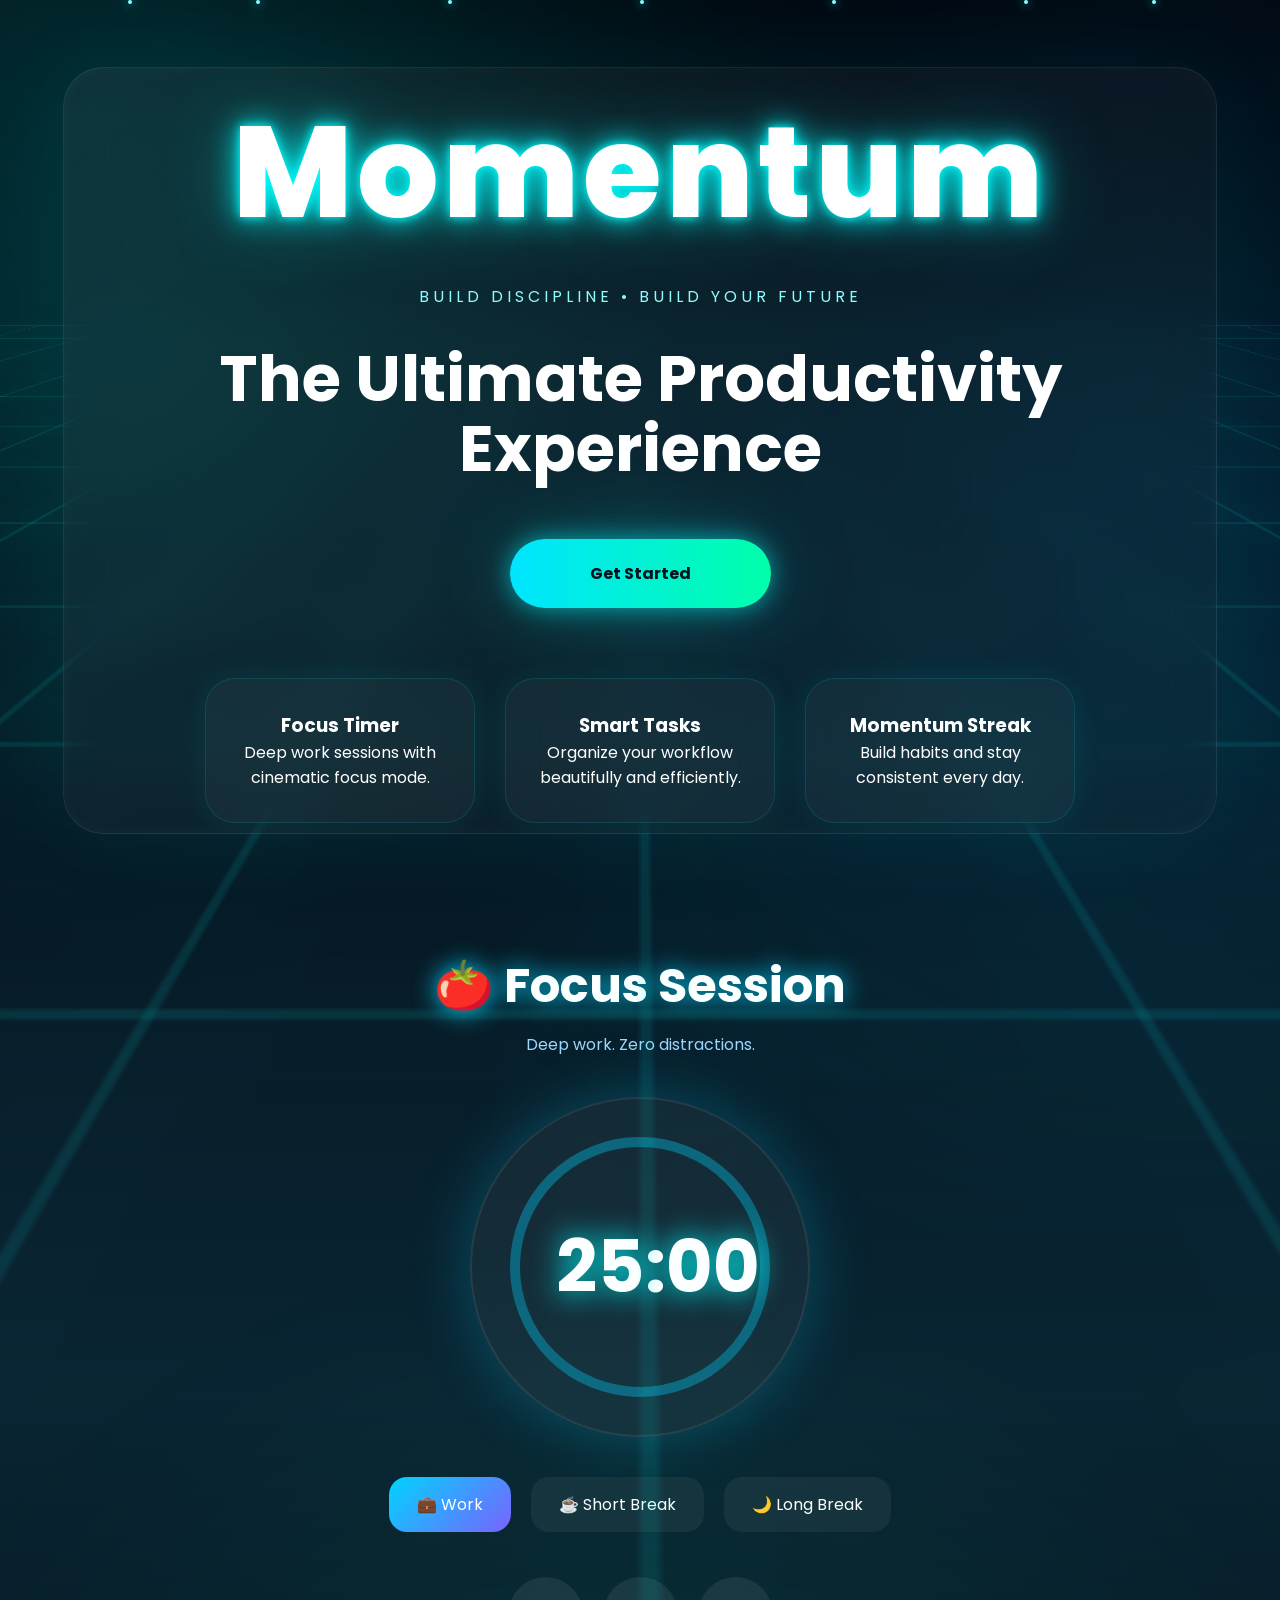
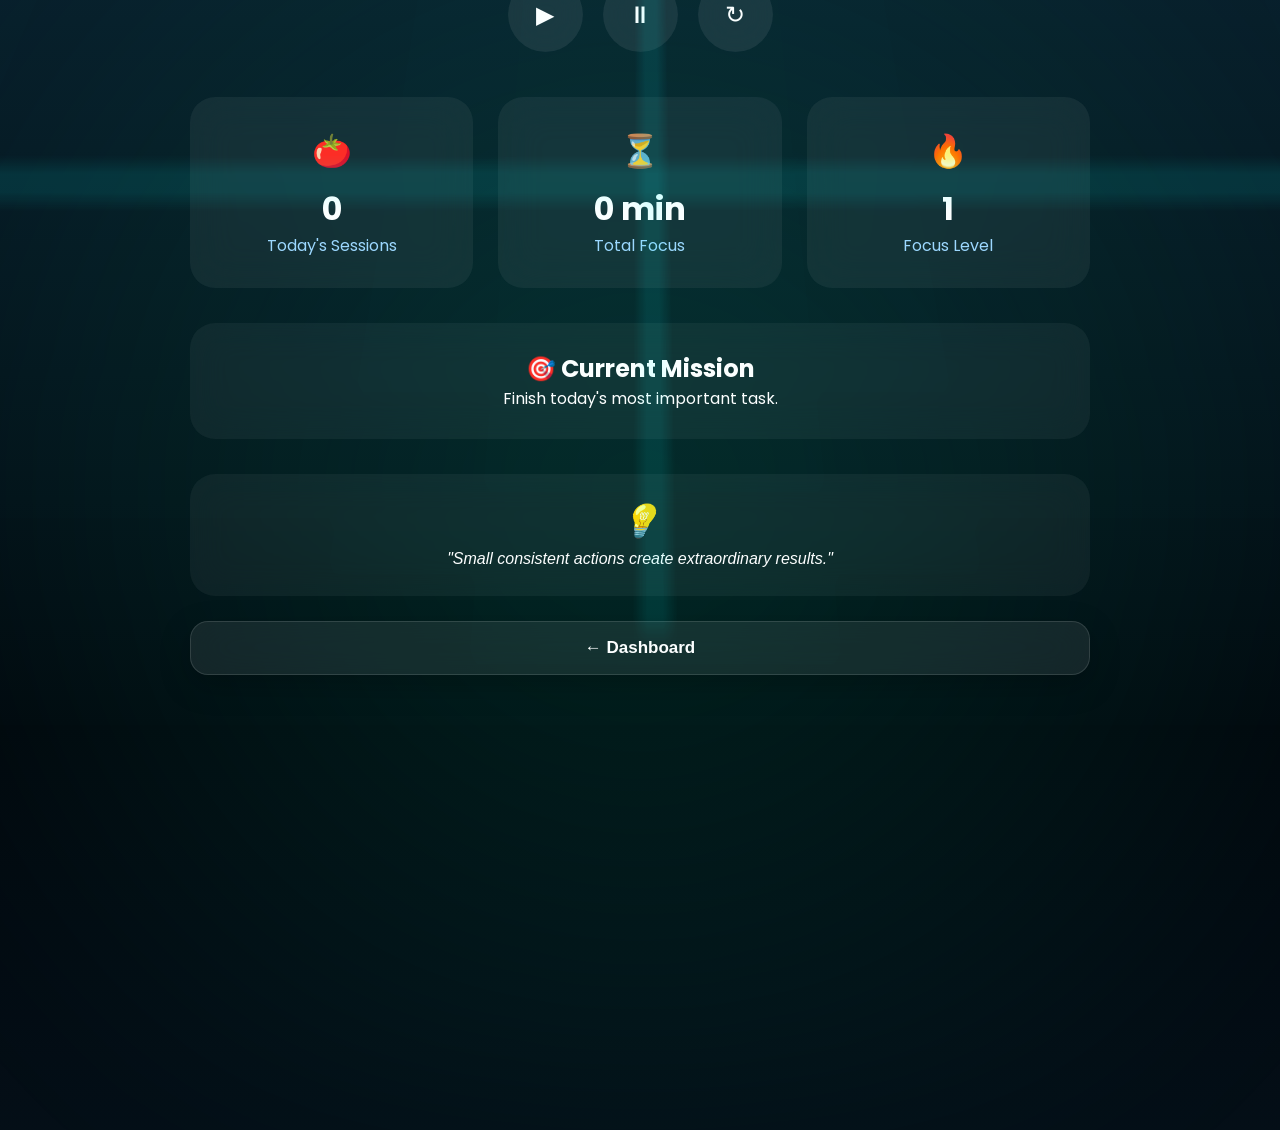
==== commit a9abbfb5: "update" ====
--- a/index.html
+++ b/index.html
@@ -258,7 +258,9 @@
 </div>
 
 
-<!-- POMODORO PAGE -->
+<!-- ===========================
+     POMODORO PAGE
+=========================== -->
 
 <div class="pomodoro-page" id="pomodoroPage">
 
@@ -270,44 +272,52 @@
             Deep work. Zero distractions.
         </p>
 
+        <!-- TIMER -->
+
         <div class="timer-card">
 
-            <div id="timer">25:00</div>
-
-            <div class="progress-ring">
+            <div class="timer-ring">
+
                 <div class="progress" id="progress"></div>
+
+                <div id="timer">25:00</div>
+
             </div>
 
         </div>
 
+        <!-- MODE BUTTONS -->
+
         <div class="mode-buttons">
 
-            <button id="workBtn" class="mode ">
+            <button id="workBtn" class="mode active">
                 💼 Work
             </button>
 
             <button id="shortBtn" class="mode">
-                ☕ Short
+                ☕ Short Break
             </button>
 
             <button id="longBtn" class="mode">
-                🌙 Long
+                🌙 Long Break
             </button>
 
         </div>
 
+        <!-- CONTROLS -->
+
         <div class="control-buttons">
 
             <button id="startBtn" class="glass-btn">
-                ▶ Start
+                ▶
             </button>
 
             <button id="pauseBtn" class="glass-btn">
-                ⏸ Pause
+                ⏸
             </button>
 
             <button id="resetBtn" class="glass-btn">
-                ↻ Reset
+                ↻
             </button>
 
         </div>
@@ -315,180 +325,66 @@
         <div class="session-info">
 
             <div class="info-card">
+
+                <div class="info-icon">🍅</div>
+
                 <h3 id="todaySessions">0</h3>
-                <span>Sessions</span>
+
+                <span>Today's Sessions</span>
+
             </div>
 
             <div class="info-card">
-                <h3 id="focusTime">0m</h3>
-                <span>Focus Time</span>
+
+                <div class="info-icon">⏳</div>
+
+                <h3 id="focusTime">0 min</h3>
+
+                <span>Total Focus</span>
+
             </div>
 
+            <div class="info-card">
+
+                <div class="info-icon">🔥</div>
+
+                <h3 id="focusLevel">1</h3>
+
+                <span>Focus Level</span>
+
+            </div>
+
         </div>
-      
-
+
+        <div class="focus-mission">
+
+            <h2>🎯 Current Mission</h2>
+
+            <p id="currentMission">
+                Finish today's most important task.
+            </p>
+
+        </div>
+
+        <div class="quote-card">
+
+            <span class="quote-icon">💡</span>
+
+            <p id="focusQuote">
+                "Small consistent actions create extraordinary results."
+            </p>
+
+        </div>
 
         <button id="backFromPomodoro" class="back-btn">
-            ← Back
+
+            ← Dashboard
+
         </button>
 
     </div>
 
 </div>
-
-
-
-
-<!-- DAILY STREAK PAGE -->
-
-<div class="streak-page" id="streakPage">
-
-    <div class="streak-container">
-
-        <h1 class="streak-title">Daily Streak</h1>
-
-        <div class="streak-card">
-
-            <div class="fire-circle">
-                🔥
-            </div>
-
-            <h2 id="streakCount">0</h2>
-
-            <h3>DAYS</h3>
-
-            <p>KEEP THE FIRE ALIVE</p>
-
-            <div class="streak-progress">
-
-                <div class="streak-progress-fill"></div>
-
-            </div>
-
-            <span class="next-goal">
-                Next Badge • 30 Days
-            </span>
-
-        </div>
-
-        <button id="checkInBtn" class="premium-btn">
-            ✓ Check In Today
-        </button>
-
-        <button id="backFromStreak" class="back-btn">
-            ← Back
-        </button>
-
-    </div>
-
-</div>
-
-
-<!--Analytics page -->
-
-<!-- =========================
-     ANALYTICS PAGE
-========================= -->
-
-<div class="analytics-page" id="analyticsPage">
-
-    <div class="analytics-container">
-
-        <h1 class="analytics-title">
-            📊 Your Productivity
-        </h1>
-
-        <div class="analytics-grid">
-
-            <div class="analytics-card">
-                <h3>🔥 Streak</h3>
-                <h2 id="analyticsStreak">0 Days</h2>
-            </div>
-
-            <div class="analytics-card">
-                <h3>🍅 Sessions</h3>
-                <h2 id="pomodoroCompleted">0</h2>
-            </div>
-
-            <div class="analytics-card">
-                <h3>✅ Tasks</h3>
-                <h2 id="tasksCompleted">0</h2>
-            </div>
-
-            <div class="analytics-card">
-                <h3>⏳ Focus Time</h3>
-                <h2 id="focusTimeAnalytics">0 min</h2>
-            </div>
-
-        </div>
-
-        <div class="goal-card">
-
-            <h3>Today's Progress</h3>
-
-            <div class="goal-bar">
-
-                <div class="goal-fill" id="goalFill"></div>
-
-            </div>
-
-            <span id="goalPercent">0%</span>
-
-        </div>
-
-        <div class="week-card">
-
-            <h2>Weekly Activity</h2>
-
-            <div class="week-chart">
-
-                <div class="day">
-                    <div class="bar" style="height:45%"></div>
-                    <span>Mon</span>
-                </div>
-
-                <div class="day">
-                    <div class="bar" style="height:70%"></div>
-                    <span>Tue</span>
-                </div>
-
-                <div class="day">
-                    <div class="bar" style="height:30%"></div>
-                    <span>Wed</span>
-                </div>
-
-                <div class="day">
-                    <div class="bar" style="height:90%"></div>
-                    <span>Thu</span>
-                </div>
-
-                <div class="day">
-                    <div class="bar" style="height:60%"></div>
-                    <span>Fri</span>
-                </div>
-
-                <div class="day">
-                    <div class="bar" style="height:35%"></div>
-                    <span>Sat</span>
-                </div>
-
-                <div class="day">
-                    <div class="bar" style="height:80%"></div>
-                    <span>Sun</span>
-                </div>
-
-            </div>
-
-        </div>
-
-        <button id="backFromAnalytics" class="back-btn">
-            ← Back
-        </button>
-
-    </div>
-
-</div>
-
 
 
 
@@ -544,19 +440,33 @@
     streakPage.classList.add("show");
 });
 
+
 analyticsCard.addEventListener("click", () => {
-
-    document.getElementById("tasksCompleted").textContent =
-        localStorage.getItem("completedTasks") || 0;
-
-    document.getElementById("pomodoroCompleted").textContent =
-        localStorage.getItem("pomodoroSessions") || 0;
-
-    document.getElementById("analyticsStreak").textContent =
-        localStorage.getItem("streak") || 0;
 
     dashboard.style.display = "none";
     analyticsPage.classList.add("show");
+
+    animateCounter(
+        "tasksCompleted",
+        Number(localStorage.getItem("completedTasks")) || 0
+    );
+
+    animateCounter(
+        "pomodoroCompleted",
+        Number(localStorage.getItem("pomodoroSessions")) || 0
+    );
+
+    animateCounter(
+        "analyticsStreak",
+        Number(localStorage.getItem("streak")) || 0
+    );
+
+    animateCounter(
+        "xpCounter",
+        (Number(localStorage.getItem("completedTasks")) || 0) * 20 +
+        (Number(localStorage.getItem("pomodoroSessions")) || 0) * 50 +
+        (Number(localStorage.getItem("streak")) || 0) * 100
+    );
 
 });
 
@@ -918,5 +828,30 @@
 });
 
 
+function animateCounter(id, target) {
+
+    let count = 0;
+
+    const element = document.getElementById(id);
+
+    const speed = 25;
+
+    const interval = setInterval(() => {
+
+        count++;
+
+        element.textContent = count;
+
+        if (count >= target) {
+
+            element.textContent = target;
+            clearInterval(interval);
+
+        }
+
+    }, speed);
+
+}
+
 
 </script>
--- a/style.css
+++ b/style.css
@@ -916,234 +916,303 @@
     }
 }
 
-
-
 /* ===========================
-   Pomodoro
+   POMODORO PAGE
 =========================== */
 
-
-  .pomodoro-page{
-    display:none;
-}
-
-.pomodoro-page.show{
+.pomodoro-container{
+
+    width:900px;
+    max-width:90%;
+    margin:50px auto;
+    text-align:center;
+
+}
+
+.pomodoro-title{
+
+    font-size:3rem;
+    color:white;
+
+    text-shadow:0 0 25px #00d4ff;
+
+}
+
+.pomodoro-subtitle{
+
+    color:#9ed8ff;
+    margin-top:10px;
+    margin-bottom:35px;
+
+}
+
+.timer-card{
+
+    width:340px;
+    height:340px;
+
+    margin:40px auto;
+
+    border-radius:50%;
+
     display:flex;
-}
-
-
-.pomodoro-page{
-
-    display:none;
     justify-content:center;
     align-items:center;
-    min-height:100vh;
-
-}
-
-.pomodoro-page.show{
-
-    display:flex;
-
-}
-
-.pomodoro-container{
-
-    width:520px;
-    padding:40px;
-    border-radius:28px;
-
-    background:rgba(255,255,255,.07);
+
+    background:rgba(255,255,255,.05);
+
     backdrop-filter:blur(20px);
 
-    border:1px solid rgba(255,255,255,.15);
-
-    text-align:center;
-
-}
-
-.pomodoro-title{
-
-    font-size:40px;
-    color:white;
-
-}
-
-.pomodoro-subtitle{
-
-    color:#b6c2d9;
-    margin-bottom:35px;
-
-}
-
-.timer-card{
-
-    padding:35px;
-    border-radius:22px;
-
-    background:rgba(255,255,255,.05);
-
-    margin-bottom:30px;
-
-}
-
-#timer{
-
-    font-size:90px;
-    font-weight:700;
-
-    color:#ffffff;
-
-    text-shadow:0 0 25px #00e5ff;
-
-}
-
-.progress-ring{
-
-    width:100%;
-    height:10px;
-
-    background:rgba(255,255,255,.08);
-
-    border-radius:100px;
-
-    margin-top:25px;
-
-    overflow:hidden;
-
-}
-
-.progress{
-
-    width:0%;
-    height:100%;
-
-    background:linear-gradient(90deg,#00d4ff,#6d5cff);
-
-    transition:.5s;
-
-}
-
-.mode-buttons{
-
-    display:flex;
-    gap:15px;
-    justify-content:center;
-
-    margin-bottom:25px;
-
-}
-
-.mode{
-
-    padding:12px 20px;
-
-    border:none;
-    border-radius:14px;
-
-    cursor:pointer;
-
-    background:rgba(255,255,255,.08);
-
-    color:white;
-
-}
-
-.mode.active{
-
-    background:#00d4ff;
-    color:black;
-    font-weight:bold;
-
-}
-
-.control-buttons{
+    border:2px solid rgba(255,255,255,.08);
+
+    box-shadow:
+    0 0 60px rgba(0,212,255,.25);
+
+    animation:floatTimer 4s ease-in-out infinite;
+
+}
+
+@keyframes floatTimer{
+
+0%{transform:translateY(0);}
+50%{transform:translateY(-10px);}
+100%{transform:translateY(0);}
+
+}
+
+.timer-ring{
+
+    width:260px;
+    height:260px;
+
+    border-radius:50%;
+
+    border:10px solid rgba(0,212,255,.35);
 
     display:flex;
     justify-content:center;
-    gap:15px;
+    align-items:center;
+
+    position:relative;
+
+}
+
+#timer{
+
+    font-size:4.5rem;
+
+    font-weight:700;
+
+    color:white;
+
+    text-shadow:
+    0 0 30px cyan;
+
+    animation:timerPulse 2s infinite;
+
+}
+
+@keyframes timerPulse{
+
+0%,100%{
+
+transform:scale(1);
+
+}
+
+50%{
+
+transform:scale(1.05);
+
+}
+
+}
+
+.mode-buttons{
+
+display:flex;
+
+justify-content:center;
+
+gap:20px;
+
+margin-top:35px;
+
+}
+
+.mode{
+
+padding:15px 28px;
+
+border:none;
+
+border-radius:18px;
+
+background:rgba(255,255,255,.06);
+
+color:white;
+
+cursor:pointer;
+
+font-size:16px;
+
+transition:.35s;
+
+backdrop-filter:blur(20px);
+
+}
+
+.mode:hover{
+
+transform:translateY(-6px);
+
+box-shadow:0 0 25px cyan;
+
+}
+
+.mode.active{
+
+background:linear-gradient(135deg,#00d4ff,#7b61ff);
+
+}
+
+.control-buttons{
+
+display:flex;
+
+justify-content:center;
+
+gap:20px;
+
+margin:45px 0;
 
 }
 
 .glass-btn{
 
-    padding:14px 26px;
-
-    border:none;
-
-    border-radius:16px;
-
-    background:rgba(255,255,255,.1);
-
-    color:white;
-
-    cursor:pointer;
-
-    transition:.3s;
+width:75px;
+
+height:75px;
+
+border:none;
+
+border-radius:50%;
+
+background:rgba(255,255,255,.08);
+
+backdrop-filter:blur(20px);
+
+font-size:24px;
+
+color:white;
+
+cursor:pointer;
+
+transition:.35s;
 
 }
 
 .glass-btn:hover{
 
-    transform:translateY(-4px);
-
-    box-shadow:0 0 25px cyan;
+transform:translateY(-8px) scale(1.1);
+
+box-shadow:0 0 35px cyan;
 
 }
 
 .session-info{
 
-    display:flex;
-
-    justify-content:space-between;
-
-    margin-top:35px;
-
-    gap:15px;
+display:grid;
+
+grid-template-columns:repeat(3,1fr);
+
+gap:25px;
+
+margin-top:40px;
 
 }
 
 .info-card{
 
-    flex:1;
-
-    padding:20px;
-
-    border-radius:18px;
-
-    background:rgba(255,255,255,.05);
+padding:30px;
+
+border-radius:25px;
+
+background:rgba(255,255,255,.06);
+
+backdrop-filter:blur(20px);
+
+transition:.35s;
+
+}
+
+.info-card:hover{
+
+transform:translateY(-10px);
+
+box-shadow:0 0 30px rgba(0,212,255,.25);
+
+}
+
+.info-icon{
+
+font-size:2rem;
+
+margin-bottom:10px;
 
 }
 
 .info-card h3{
 
-    font-size:34px;
-    color:#00d4ff;
+font-size:2rem;
+
+color:white;
 
 }
 
 .info-card span{
 
-    color:#b7c0d8;
-
-}
-
-.back-btn{
-
-    margin-top:30px;
-
-    background:none;
-
-    border:none;
-
-    color:#8bdfff;
-
-    cursor:pointer;
-
-    font-size:16px;
-
-}
-
+color:#9ed8ff;
+
+}
+
+.focus-mission,
+
+.quote-card{
+
+margin-top:35px;
+
+padding:28px;
+
+border-radius:25px;
+
+background:rgba(255,255,255,.05);
+
+backdrop-filter:blur(18px);
+
+color:white;
+
+}
+
+.quote-card{
+
+font-style:italic;
+
+}
+
+.quote-icon{
+
+font-size:2rem;
+
+display:block;
+
+margin-bottom:10px;
+
+}
+
+
+
+  
 
 /* ==========================
 CHECK IN BUTTON
@@ -1439,207 +1508,142 @@
 
 }
 
-
-
-
-
-.analytics-container{
-
-    width:900px;
-
-    margin:auto;
-
-    padding:40px;
-
-}
-
-.analytics-title{
-
-    color:white;
-
-    text-align:center;
-
-    font-size:3rem;
-
-    margin-bottom:40px;
-
-}
-
 .analytics-grid{
 
-    display:grid;
-
-    grid-template-columns:repeat(2,1fr);
-
-    gap:25px;
+display:grid;
+grid-template-columns:repeat(auto-fit,minmax(260px,1fr));
+gap:28px;
+margin-top:40px;
 
 }
 
 .analytics-card{
 
-    padding:30px;
-
-    border-radius:25px;
-
-    background:rgba(255,255,255,.06);
-
-    backdrop-filter:blur(25px);
-
-    border:1px solid rgba(255,255,255,.08);
-
-    text-align:center;
-
-    transition:.4s;
+position:relative;
+
+overflow:hidden;
+
+padding:35px;
+
+border-radius:28px;
+
+background:rgba(255,255,255,.06);
+
+backdrop-filter:blur(22px);
+
+border:1px solid rgba(255,255,255,.08);
+
+transition:.35s;
+
+cursor:pointer;
+
+}
+
+.analytics-card::before{
+
+content:"";
+
+position:absolute;
+
+width:200%;
+height:200%;
+
+background:
+radial-gradient(circle,
+rgba(0,212,255,.25),
+transparent 70%);
+
+left:-160%;
+top:-160%;
+
+transition:.6s;
+
+}
+
+.analytics-card:hover::before{
+
+left:-40%;
+top:-40%;
 
 }
 
 .analytics-card:hover{
 
-    transform:translateY(-8px);
-
-    box-shadow:0 20px 60px rgba(0,255,255,.15);
+transform:
+
+perspective(900px)
+
+rotateX(8deg)
+
+rotateY(-8deg)
+
+translateY(-10px)
+
+scale(1.03);
+
+box-shadow:
+
+0 25px 60px rgba(0,212,255,.25);
+
+}
+
+.card-icon{
+
+font-size:3rem;
+
+margin-bottom:15px;
+
+animation:floatIcon 3s ease-in-out infinite;
 
 }
 
 .analytics-card h3{
 
-    color:#9ecfff;
-
-    margin-bottom:15px;
+color:#9ed8ff;
+
+font-weight:500;
+
+margin-bottom:15px;
 
 }
 
 .analytics-card h2{
 
-    color:white;
-
-    font-size:3rem;
-
-}
-
-.goal-card{
-
-    margin-top:40px;
-
-    padding:30px;
-
-    border-radius:25px;
-
-    background:rgba(255,255,255,.06);
-
-    backdrop-filter:blur(20px);
-
-}
-
-.goal-bar{
-
-    width:100%;
-
-    height:16px;
-
-    background:rgba(255,255,255,.08);
-
-    border-radius:30px;
-
-    overflow:hidden;
-
-    margin:20px 0;
-
-}
-
-.goal-fill{
-
-    width:0%;
-
-    height:100%;
-
-    background:linear-gradient(90deg,#00d4ff,#7b61ff);
-
-    border-radius:30px;
-
-    transition:1s;
-
-}
-
-#goalPercent{
-
-    color:white;
-
-}
-
-.week-card{
-
-    margin-top:40px;
-
-    padding:35px;
-
-    border-radius:25px;
-
-    background:rgba(255,255,255,.06);
-
-}
-
-.week-card h2{
-
-    color:white;
-
-    text-align:center;
-
-    margin-bottom:35px;
-
-}
-
-.week-chart{
-
-    display:flex;
-
-    justify-content:space-between;
-
-    align-items:flex-end;
-
-    height:240px;
-
-}
-
-.day{
-
-    display:flex;
-
-    flex-direction:column;
-
-    align-items:center;
-
-    gap:15px;
-
-}
-
-.bar{
-
-    width:40px;
-
-    border-radius:25px;
-
-    background:linear-gradient(180deg,#00d4ff,#7b61ff);
-
-    animation:bars 2s ease;
-
-}
-
-.day span{
-
-    color:white;
-
-}
-
-@keyframes bars{
-
-    from{
-
-        height:0;
-
-    }
-
-}
+font-size:3.4rem;
+
+color:white;
+
+text-shadow:
+
+0 0 20px cyan;
+
+}
+
+@keyframes floatIcon{
+
+0%{
+
+transform:translateY(0);
+
+}
+
+50%{
+
+transform:translateY(-8px);
+
+}
+
+100%{
+
+transform:translateY(0);
+
+}
+
+}
+
+
+
+
 
 /* ===========================
    TODO PAGE
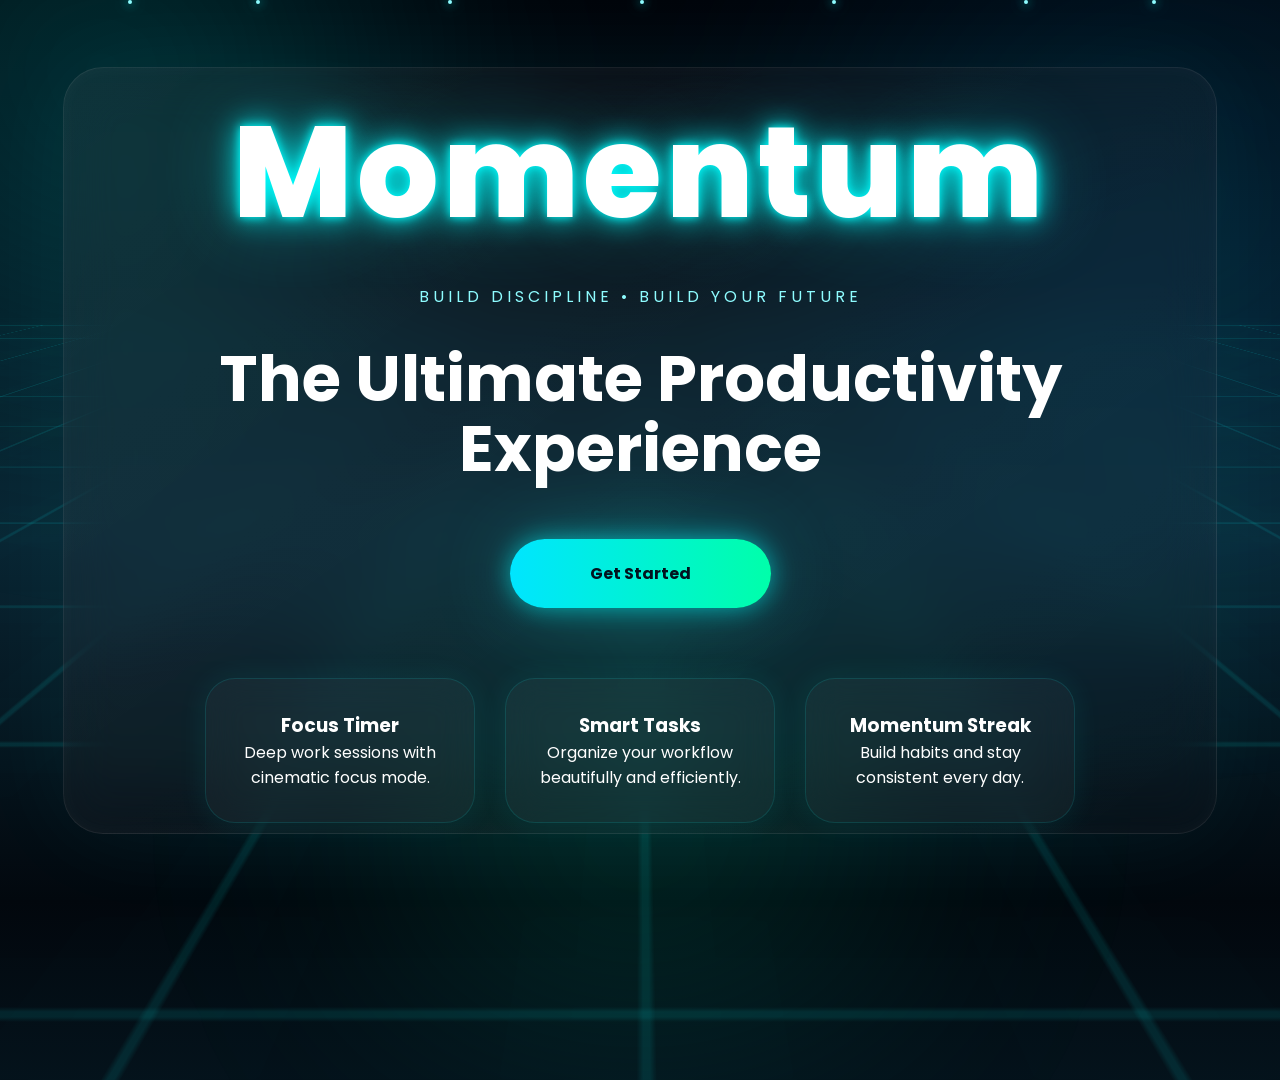
==== commit a63a7feb: "update" ====
--- a/index.html
+++ b/index.html
@@ -164,8 +164,6 @@
 
 
 
-    
-
   <!-- TO DO LIST -->
 
       <div class="feature-card" id="todoCard">
@@ -188,8 +186,6 @@
 
 
 
-
-
       <!-- STREAK -->
 
 <div class="feature-card" id="streakCard">
@@ -218,7 +214,6 @@
 </div> <!-- dashboard-boxes -->
 </div> <!-- dashboard -->
 
-<!---TODO PAGE-->
 
 <!-- TODO PAGE -->
 
@@ -259,11 +254,46 @@
 
 
 <!-- ===========================
+     DAILY STREAK PAGE
+=========================== -->
+
+<div class="streak-page" id="streakPage">
+
+    <div class="streak-container">
+
+        <h1 class="streak-title">🔥 Daily Streak</h1>
+
+        <p class="streak-subtitle">
+            Consistency beats perfection.
+        </p>
+
+        <div class="streak-card">
+
+            <h2 id="streakCount">0 Days</h2>
+
+            <p>Keep showing up every day.</p>
+
+        </div>
+
+        <button id="checkInBtn" class="checkin-btn">
+            ✅ Check In Today
+        </button>
+
+        <button id="backFromStreak" class="back-btn">
+            ← Dashboard
+        </button>
+
+    </div>
+
+</div>
+
+
+<!-- ===========================
      POMODORO PAGE
 =========================== -->
 
 <div class="pomodoro-page" id="pomodoroPage">
-
+    
     <div class="pomodoro-container">
 
         <h1 class="pomodoro-title">🍅 Focus Session</h1>
@@ -290,7 +320,7 @@
 
         <div class="mode-buttons">
 
-            <button id="workBtn" class="mode active">
+            <button id="workBtn" class="mode">
                 💼 Work
             </button>
 
@@ -309,11 +339,11 @@
         <div class="control-buttons">
 
             <button id="startBtn" class="glass-btn">
+                ⏸
+            </button>
+
+            <button id="pauseBtn" class="glass-btn">
                 ▶
-            </button>
-
-            <button id="pauseBtn" class="glass-btn">
-                ⏸
             </button>
 
             <button id="resetBtn" class="glass-btn">
@@ -358,7 +388,7 @@
 
         <div class="focus-mission">
 
-            <h2>🎯 Current Mission</h2>
+            <h2>Current Mission</h2>
 
             <p id="currentMission">
                 Finish today's most important task.
@@ -377,25 +407,18 @@
         </div>
 
         <button id="backFromPomodoro" class="back-btn">
-
-            ← Dashboard
-
+             Dashboard
         </button>
 
     </div>
 
+  
 </div>
 
 
-
-
-
-
-  <!-- FLASH EFFECT -->
-
- <div class="flash" id="flash"></div>
- <script src="script.js"></script>
-
+ 
+ 
+<div class="flash" id="flash"></div>
 
 </body>
 </html>
@@ -426,7 +449,6 @@
 
 const analyticsCard = document.getElementById("analyticsCard");
 const analyticsPage = document.getElementById("analyticsPage");
-
 
 
 pomodoroCard.addEventListener("click", () => {
@@ -471,8 +493,6 @@
 });
 
 
-
-
 // Get Started
 btn.addEventListener("click", () => {
 
@@ -529,7 +549,6 @@
 });
 
 
-
 // Add Task
 // Create Task
 function createTask(taskText) {
@@ -622,7 +641,6 @@
 
 }
 
-
 // ==========================
 // POMODORO TIMER
 // ==========================
@@ -632,10 +650,22 @@
 let timer = null;
 let running = false;
 
+// Premium Quotes
+const quotes = [
+    "Discipline beats motivation.",
+    "Focus creates freedom.",
+    "Small wins become huge victories.",
+    "Stay locked in.",
+    "Deep work changes lives.",
+    "One session at a time."
+];
+
 const timerDisplay = document.getElementById("timer");
-
 const progress = document.getElementById("progress");
+
 let totalSeconds = 25 * 60;
+
+
 
 function updateTimer() {
 
@@ -654,11 +684,20 @@
 
 updateTimer();
 
+const timerCard = document.querySelector(".timer-card");
+
+if (timerCard) {
+    timerCard.style.boxShadow = "0 0 60px rgba(0,212,255,.25)";
+}
+
+
 document.getElementById("startBtn").addEventListener("click", () => {
 
     if (running) return;
 
     running = true;
+    document.querySelector(".timer-card").style.boxShadow =
+    "0 0 90px cyan";
 
     timer = setInterval(() => {
 
@@ -670,11 +709,18 @@
                 running = false;
 
                 // Save completed Pomodoro session
-    let sessions = Number(localStorage.getItem("pomodoroSessions")) || 0;
-    sessions++;
-    localStorage.setItem("pomodoroSessions", sessions);
-
-                alert("🎉 Session Complete!");
+                let sessions = Number(localStorage.getItem("pomodoroSessions")) || 0;
+                sessions++;
+                localStorage.setItem("pomodoroSessions", sessions);
+
+                document.querySelector(".quote-card").innerHTML = `
+                <span class="quote-icon">🏆</span>
+                <p>Session Complete! Amazing work.</p>
+                `;
+
+                document.querySelector(".timer-card").style.boxShadow =
+                "0 0 120px #00ff99";
+
                 return;
 
             }
@@ -754,61 +800,71 @@
 
 });
 
-
-
-
-
+// ==========================
+// STREAK
+// ==========================
 
 
 const checkInBtn = document.getElementById("checkInBtn");
 const streakCount = document.getElementById("streakCount");
 
-let streak = Number(localStorage.getItem("streak")) || 0;
-let lastCheckIn = localStorage.getItem("lastCheckIn");
-
-streakCount.textContent = streak + " Days";
-
-checkInBtn.addEventListener("click", () => {
-
-    const today = new Date().toDateString();
-
-    if (lastCheckIn === today) {
-        alert("✅ You've already checked in today!");
-        return;
-    }
-
-    streak++;
-    lastCheckIn = today;
-
-    localStorage.setItem("streak", streak);
-    localStorage.setItem("lastCheckIn", today);
+if (checkInBtn && streakCount) {
+
+    let streak = Number(localStorage.getItem("streak")) || 0;
+    let lastCheckIn = localStorage.getItem("lastCheckIn");
 
     streakCount.textContent = streak + " Days";
 
-    alert("🔥 Check-in successful!");
-
-});
+    checkInBtn.addEventListener("click", () => {
+
+        const today = new Date().toDateString();
+
+        if (lastCheckIn === today) {
+            alert("✅ You've already checked in today!");
+            return;
+        }
+
+        streak++;
+        lastCheckIn = today;
+
+        localStorage.setItem("streak", streak);
+        localStorage.setItem("lastCheckIn", today);
+
+        streakCount.textContent = streak + " Days";
+
+        alert("🔥 Check-in successful!");
+
+    });
+
+}
+
 
 const backFromStreak = document.getElementById("backFromStreak");
 
-backFromStreak.addEventListener("click", () => {
-
-    streakPage.classList.remove("show");
-
-    dashboard.style.display = "block";
-
-});
-
-
-
-
-document.getElementById("backFromAnalytics").addEventListener("click", () => {
-
-    analyticsPage.classList.remove("show");
-
-    dashboard.style.display = "block";
-
-});
+if (backFromStreak) {
+
+    backFromStreak.addEventListener("click", () => {
+
+        streakPage.classList.remove("show");
+        dashboard.style.display = "block";
+
+    });
+
+}
+
+
+const backFromAnalytics = document.getElementById("backFromAnalytics");
+
+if (backFromAnalytics) {
+
+    backFromAnalytics.addEventListener("click", () => {
+
+        analyticsPage.classList.remove("show");
+        dashboard.style.display = "block";
+
+    });
+
+}
 
 
 
@@ -822,7 +878,6 @@
 document.getElementById("backFromPomodoro").addEventListener("click", () => {
 
     pomodoroPage.classList.remove("show");
-
     dashboard.style.display = "block";
 
 });
--- a/style.css
+++ b/style.css
@@ -920,6 +920,14 @@
    POMODORO PAGE
 =========================== */
 
+.pomodoro-page{
+    display:none;
+}
+
+.show{
+    display:block;
+}
+
 .pomodoro-container{
 
     width:900px;
